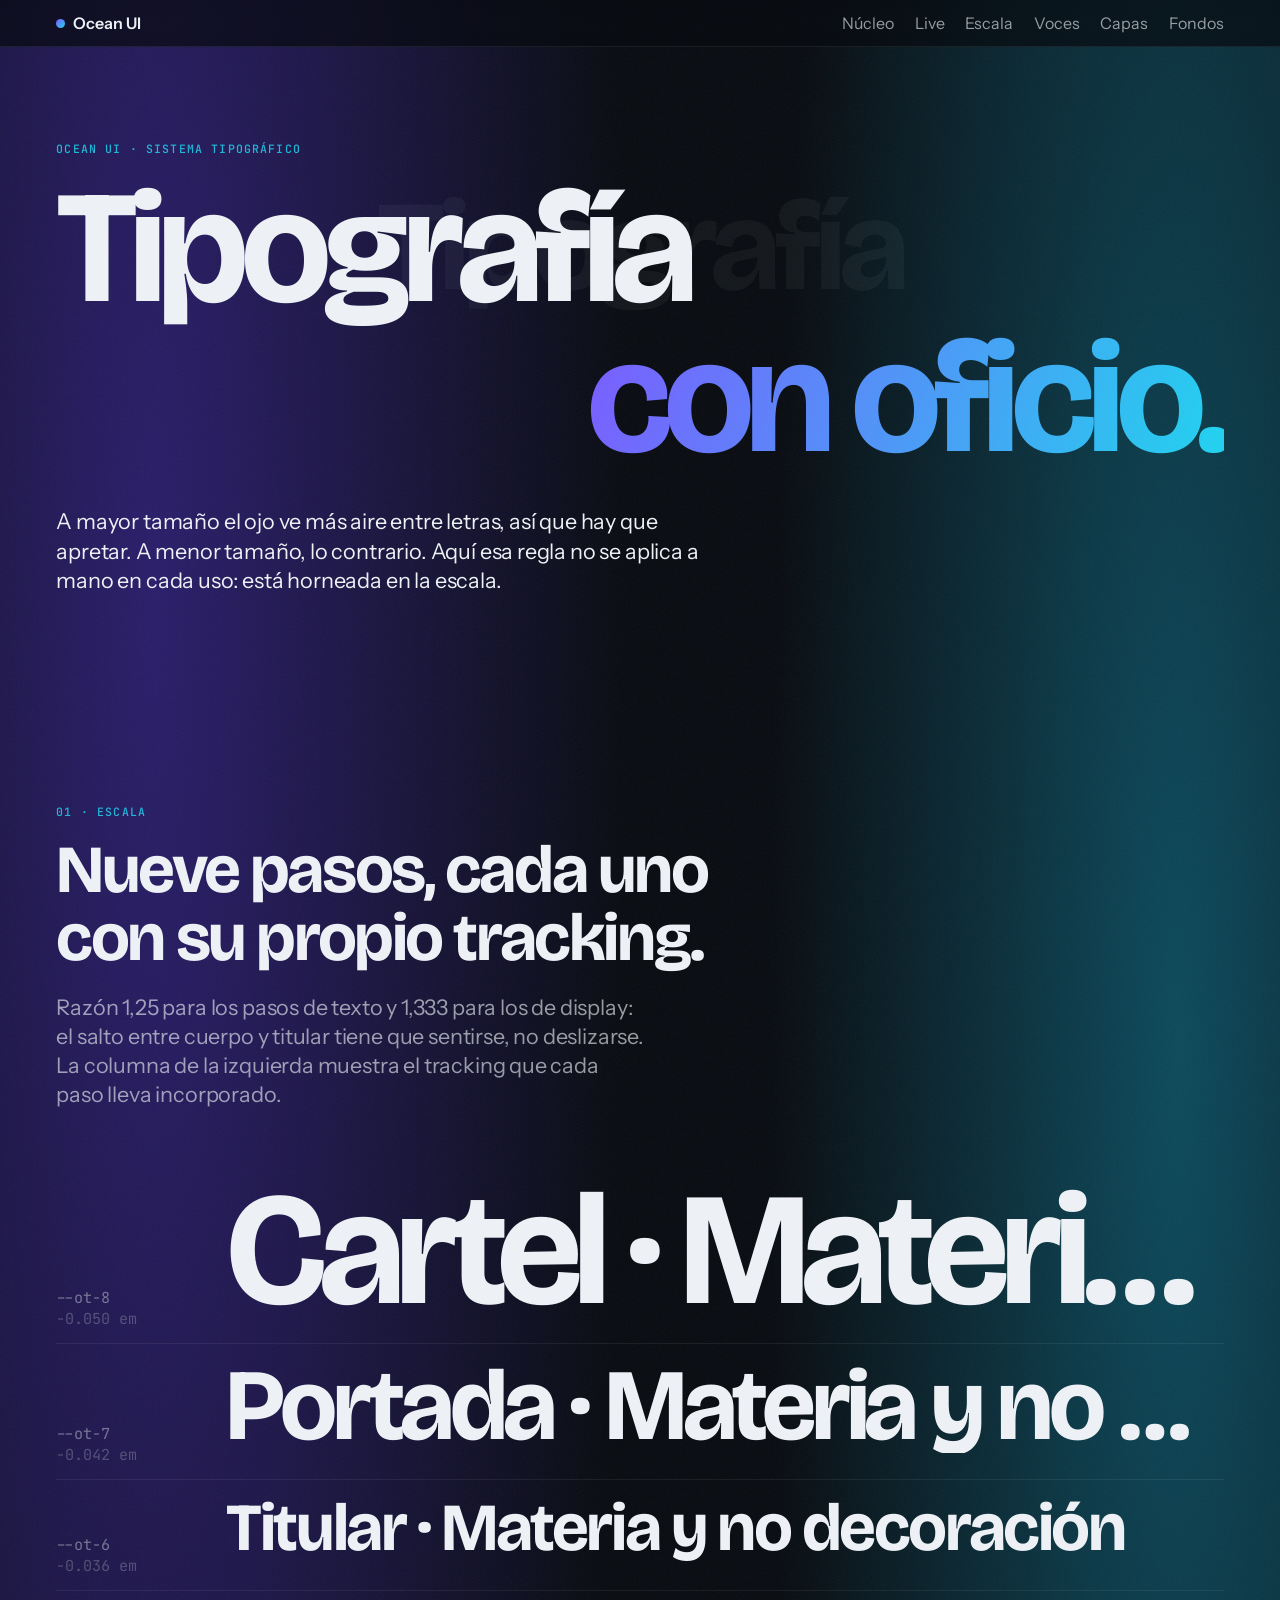
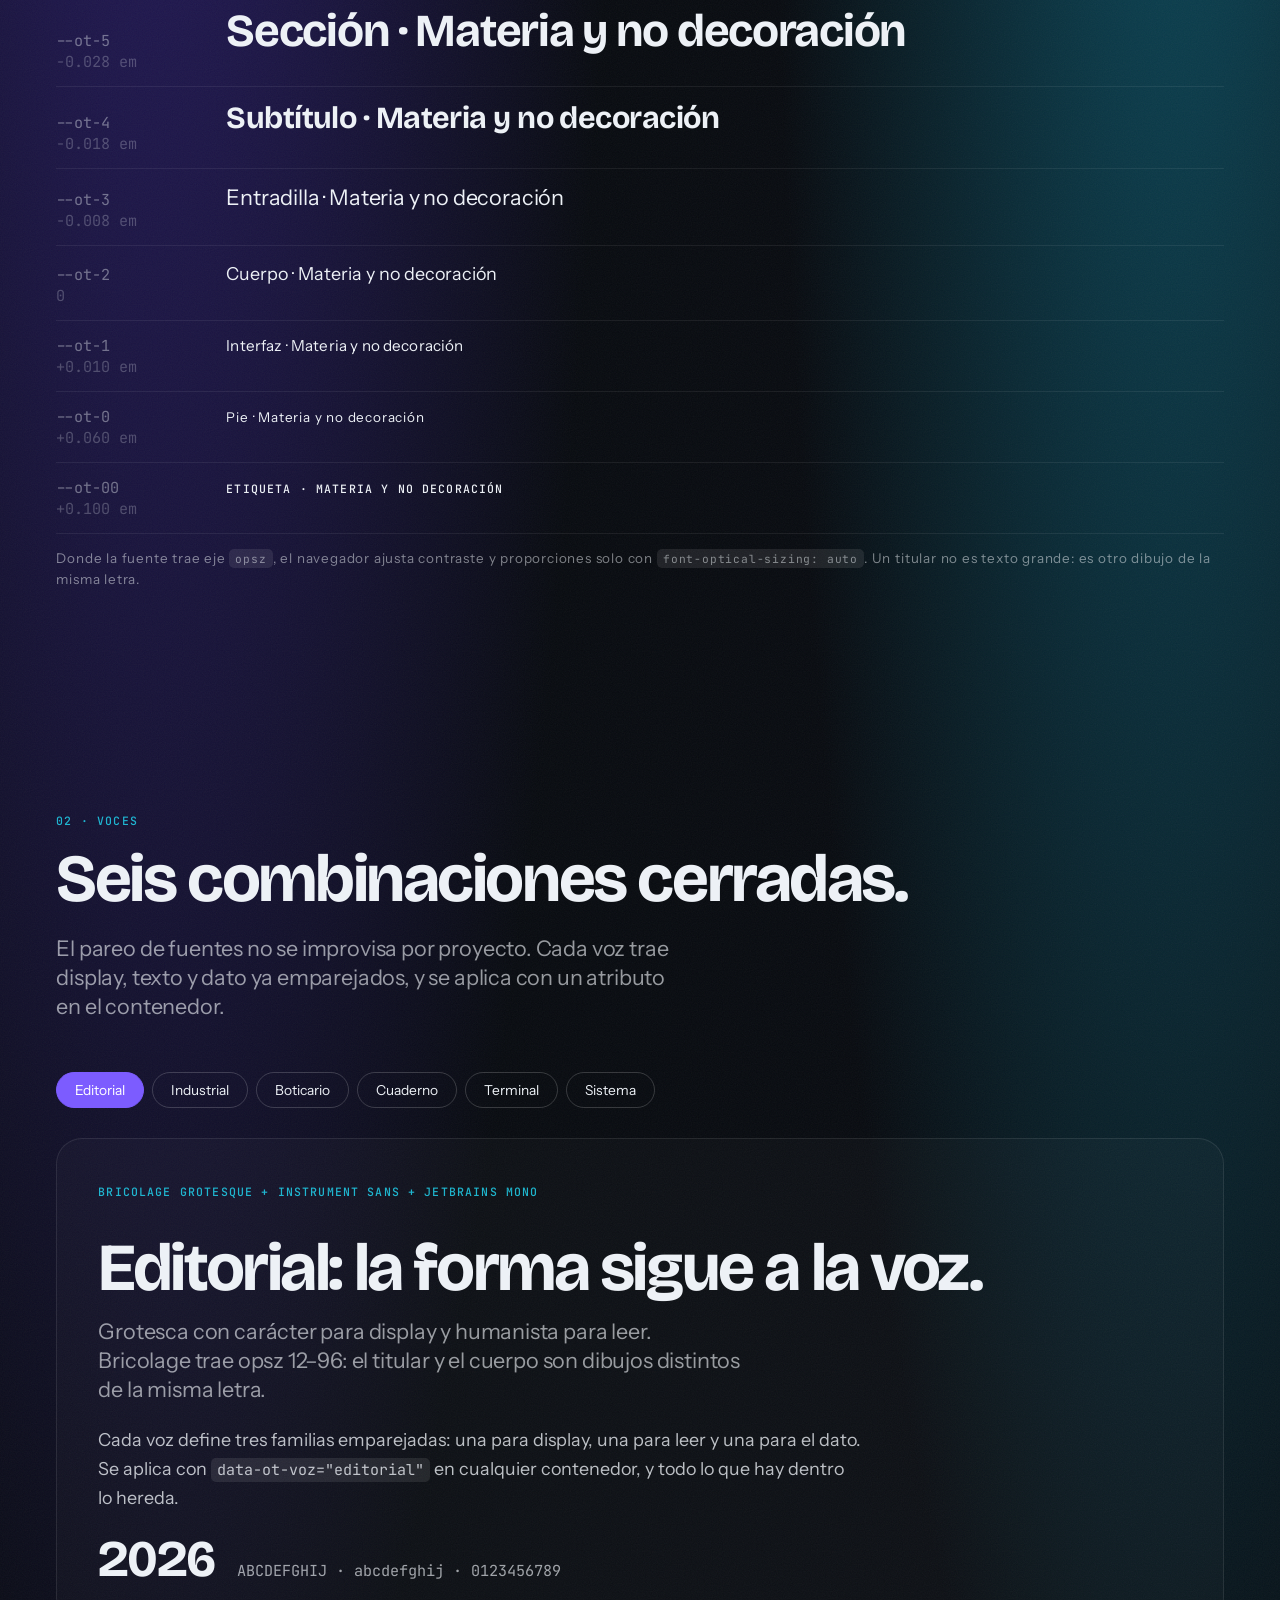
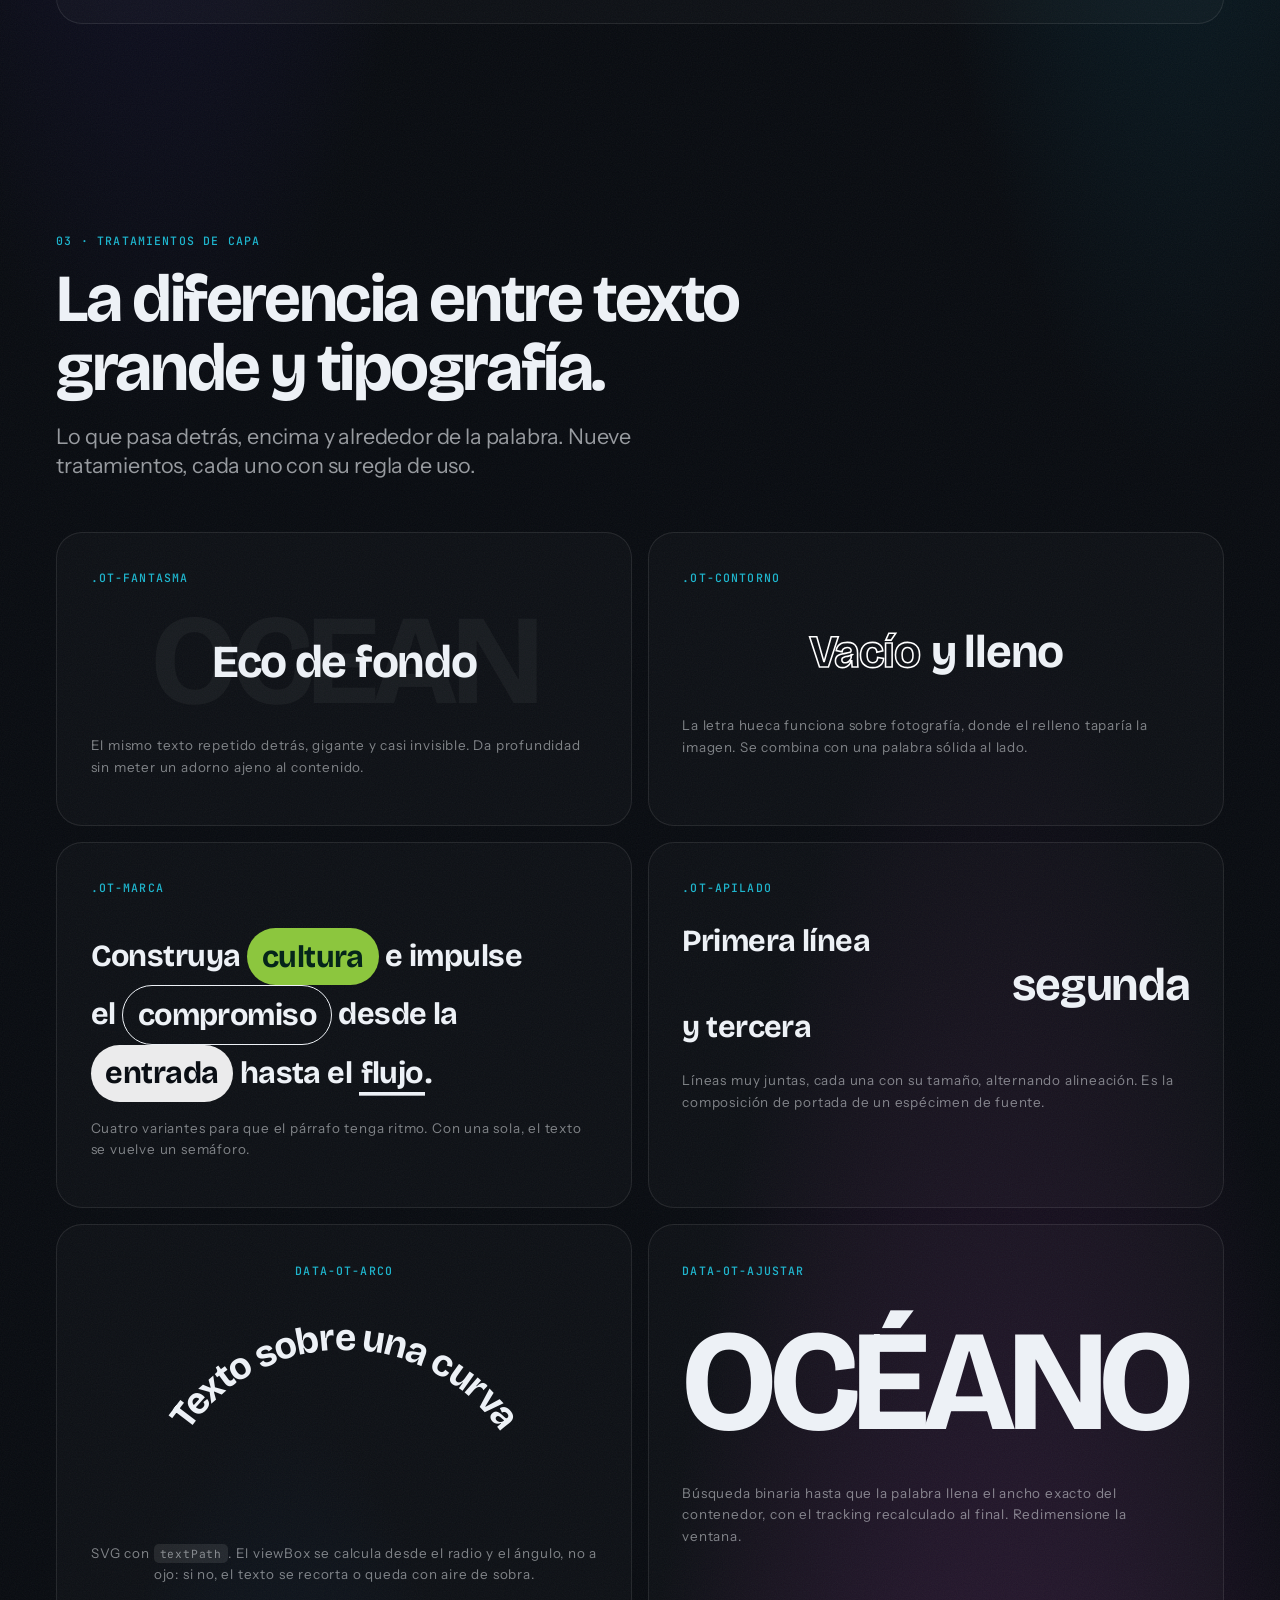
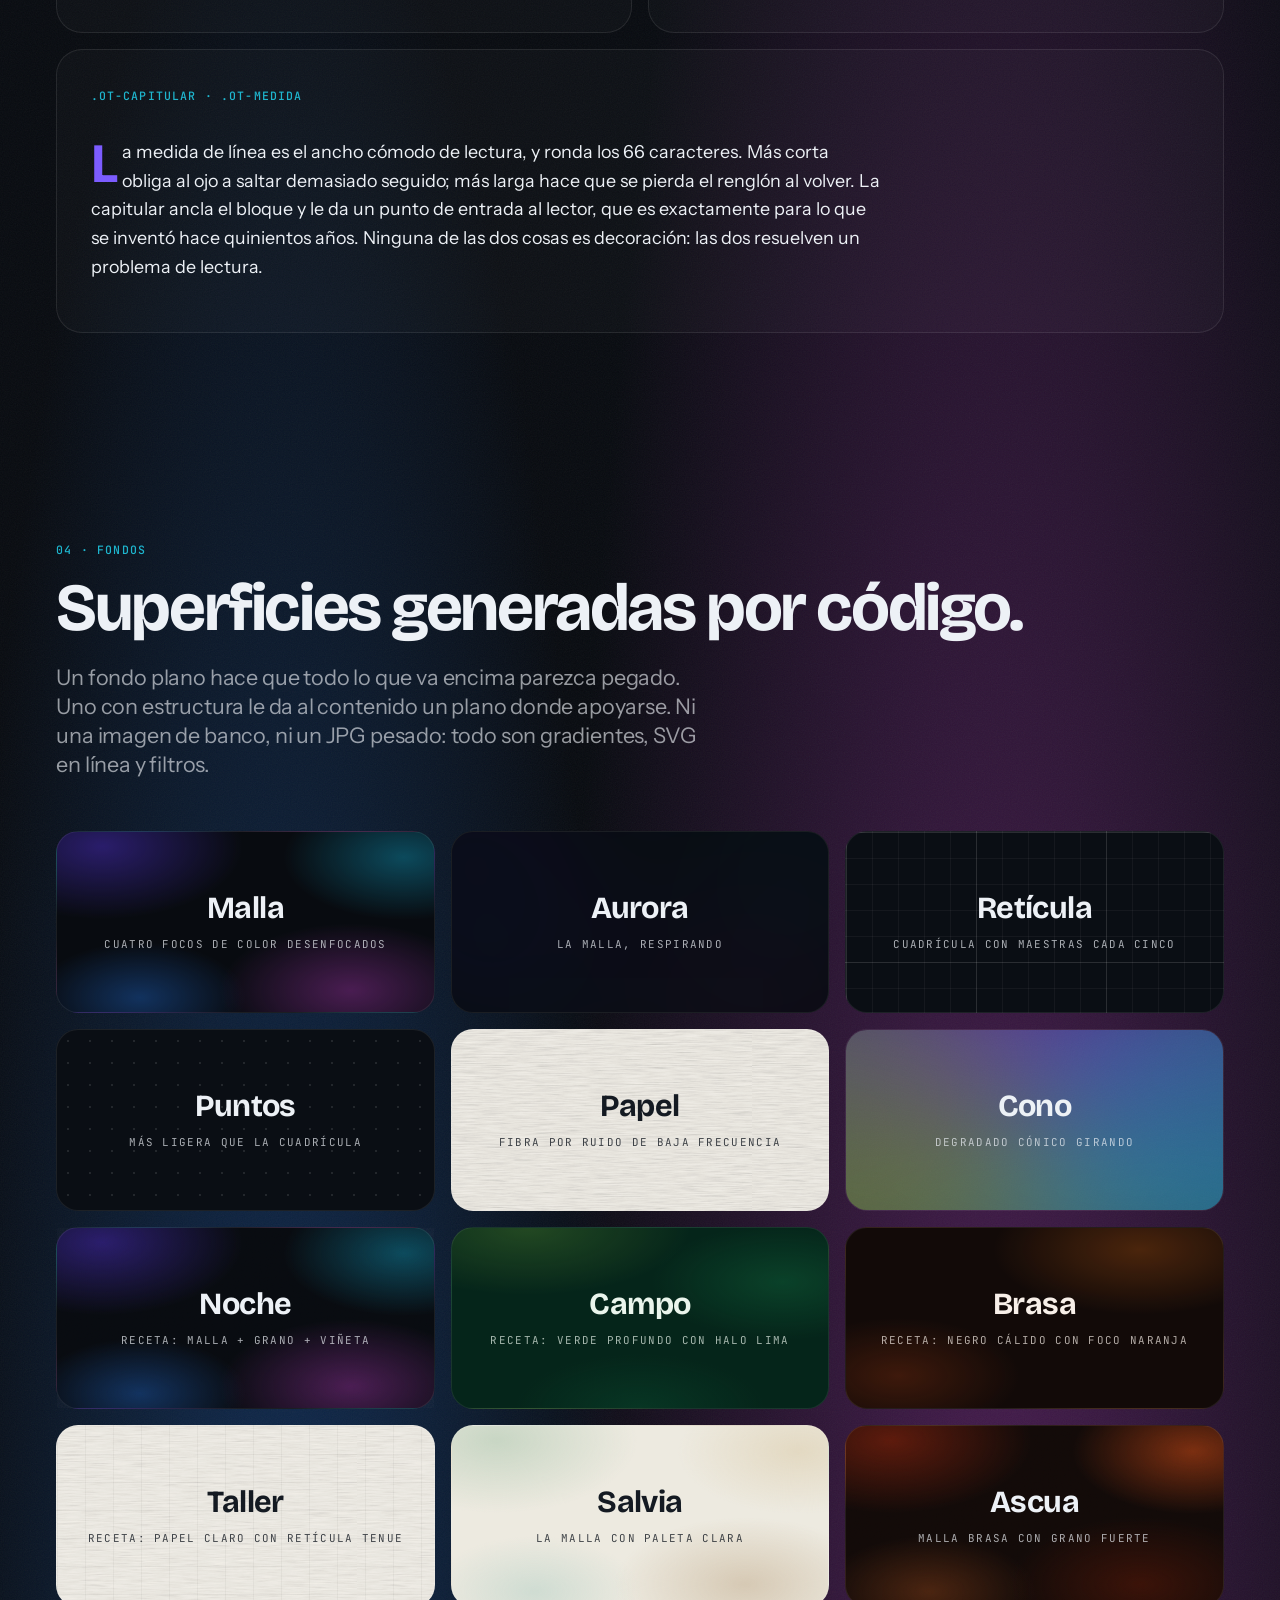
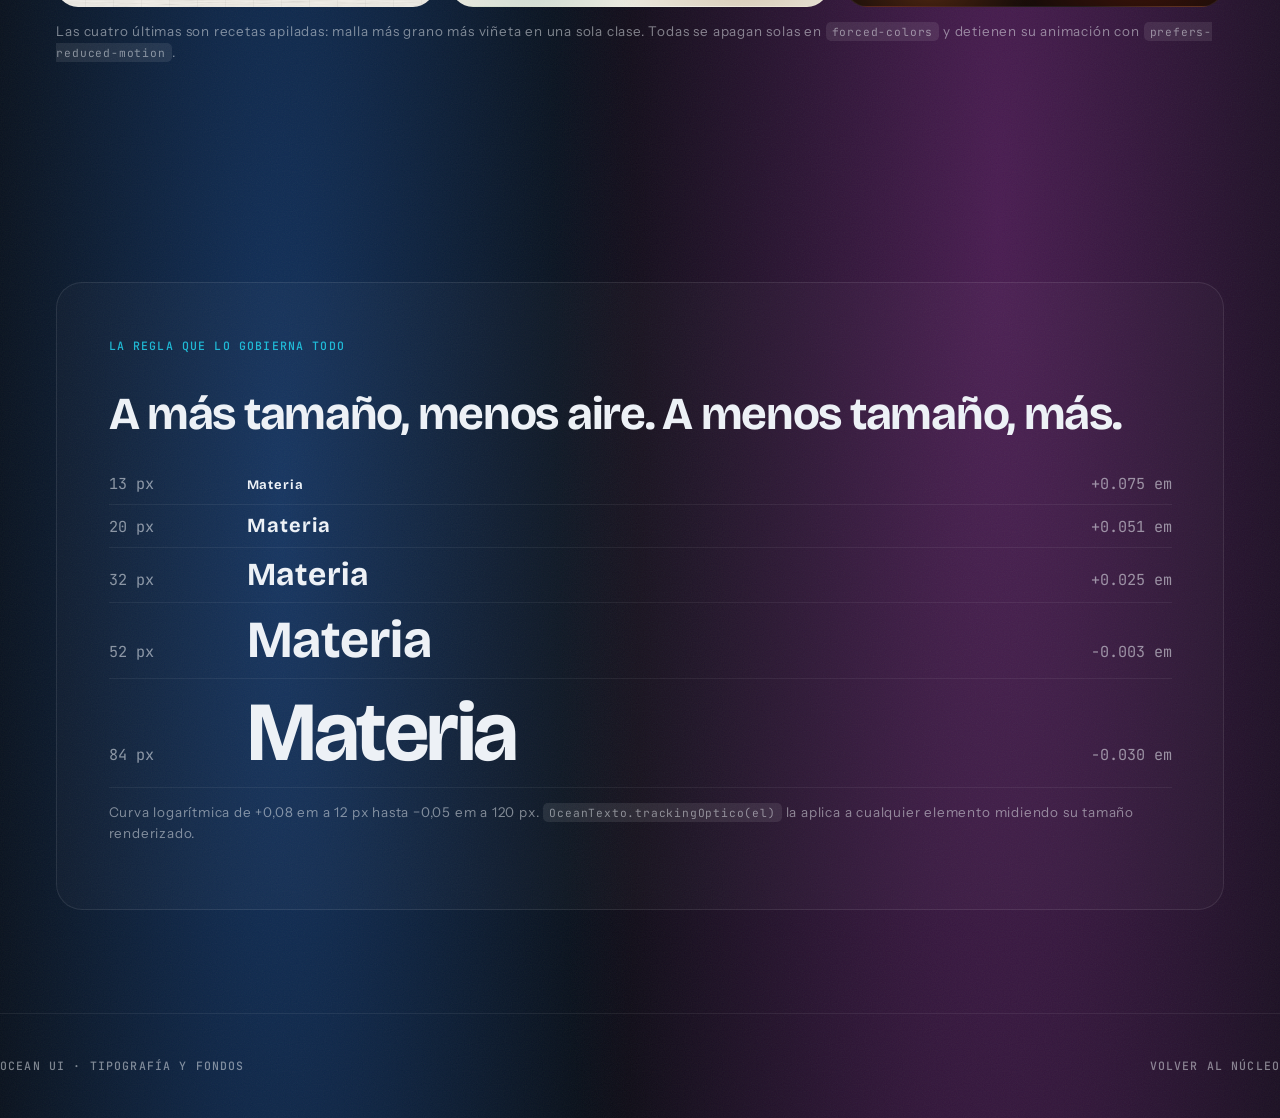
==== tipografia.html @ d310802d "Tipografia, capas y fondos: el sistema de composicion Ingenieria inversa de especimenes de fuente y " ====
<!DOCTYPE html>
<html lang="es" data-o-tema="oscuro" data-ot-voz="editorial">
<head>
<meta charset="utf-8">
<meta name="viewport" content="width=device-width, initial-scale=1">
<title>Tipografía y fondos — Ocean UI</title>
<meta name="description" content="Sistema tipográfico con tracking óptico, seis voces emparejadas, tratamientos de capa y fondos generados por código. Parte de Ocean UI.">
<meta name="theme-color" content="#080B10">
<link rel="preconnect" href="https://fonts.googleapis.com">
<link rel="preconnect" href="https://fonts.gstatic.com" crossorigin>
<link href="https://fonts.googleapis.com/css2?family=Bricolage+Grotesque:opsz,wght@12..96,200..800&family=Instrument+Sans:wght@400;500;600;700&family=JetBrains+Mono:wght@400;500&family=Fraunces:opsz,wght,SOFT,WONK@9..144,300..900,0..100,0..1&family=Archivo:wght@400;500;600;800&family=Martian+Mono:wght@400;500&family=Schibsted+Grotesk:wght@400;500;600;700&family=Caveat:wght@500;600;700&family=Recursive:CASL,MONO,wght@0..1,0..1,300..900&display=swap" rel="stylesheet">
<link rel="stylesheet" href="src/ocean.css">
<link rel="stylesheet" href="src/ocean-tipografia.css">
<link rel="stylesheet" href="src/ocean-fondos.css">
<style>
  html{overflow-x:clip}
  body{margin:0;font-family:var(--ot-texto);color:#EDF1F6;background:#080B10;
    -webkit-font-smoothing:antialiased;overflow-x:clip}
  a{color:inherit;text-decoration:none}
  code{font-family:var(--ot-dato);font-size:.84em;background:rgba(255,255,255,.09);
    padding:2px 6px;border-radius:5px}
  :focus-visible{outline:2px solid #7C5CFF;outline-offset:3px;border-radius:6px}
  .wrap{max-width:1280px;margin:0 auto;padding-inline:clamp(20px,4.4vw,64px)}
  .sec{padding:clamp(64px,8vw,130px) 0;position:relative}
  .cab{position:sticky;top:0;z-index:100;padding:13px 0;background:rgba(8,11,16,.7);
    backdrop-filter:blur(20px) saturate(1.5);border-bottom:1px solid rgba(255,255,255,.07)}
  .cab .fila{display:flex;align-items:center;gap:clamp(12px,2.4vw,32px)}
  .cab nav{display:flex;gap:clamp(10px,1.6vw,24px);margin-left:auto;flex-wrap:wrap}
  .cab nav a{opacity:.62;transition:opacity .3s}
  .cab nav a:hover{opacity:1}
  .marca{display:flex;align-items:center;gap:8px;font-weight:600}
  .marca i{width:9px;height:9px;border-radius:50%;background:linear-gradient(135deg,#7C5CFF,#22D3EE)}
  .tarj{border:1px solid rgba(255,255,255,.09);border-radius:26px;padding:clamp(20px,2.6vw,34px);
    background:rgba(255,255,255,.025)}
  .rejilla{display:grid;gap:16px}
  .r2{grid-template-columns:repeat(2,1fr)} .r3{grid-template-columns:repeat(3,1fr)}
  @media(max-width:900px){.r2,.r3{grid-template-columns:1fr}}
  .cabecera{margin-bottom:clamp(30px,4vw,56px)}
  .cabecera .ot-entradilla{margin-top:20px;color:rgba(237,241,246,.62)}
  .etq{display:inline-block;color:#22D3EE;margin-bottom:16px;opacity:.85}
  .esc-fila{display:flex;align-items:baseline;gap:20px;padding:14px 0;
    border-bottom:1px solid rgba(255,255,255,.07);flex-wrap:wrap}
  .esc-fila .m{flex:none;width:150px;color:rgba(237,241,246,.42)}
  @media(max-width:640px){
    .esc-fila{gap:10px}
    .esc-fila .m{width:100%}
    .esc-fila .t{width:100%;flex-basis:100%}
  }
  .esc-fila .t{flex:1;min-width:0;overflow:hidden;white-space:nowrap;text-overflow:ellipsis}
  .voces{display:flex;gap:8px;flex-wrap:wrap;margin-bottom:30px}
  .voces button{border:1px solid rgba(255,255,255,.18);background:none;color:inherit;
    border-radius:999px;padding:9px 18px;font:inherit;font-size:.86rem;cursor:pointer;
    transition:.3s cubic-bezier(.16,1,.3,1)}
  .voces button:hover{border-color:#7C5CFF;color:#C9BBFF}
  .voces button[aria-pressed=true]{background:#7C5CFF;border-color:#7C5CFF;color:#fff}
  .muestra-voz{border-radius:26px;padding:clamp(24px,3.2vw,44px);overflow:hidden}
  .fondo-demo{height:180px;border-radius:22px;display:grid;place-items:center;
    border:1px solid rgba(255,255,255,.08)}
  .fondo-demo span{font-family:var(--ot-dato);font-size:.68rem;letter-spacing:.12em;
    text-transform:uppercase;opacity:.7}
  .ot-l{display:inline-block;opacity:0;transform:translateY(.5em) rotate(6deg);
    animation:letra .6s cubic-bezier(.16,1,.3,1) forwards;
    animation-delay:calc(var(--i) * 26ms)}
  @keyframes letra{to{opacity:1;transform:none}}
  @media(prefers-reduced-motion:reduce){.ot-l{animation:none;opacity:1;transform:none}}
  .pie{padding:44px 0;border-top:1px solid rgba(255,255,255,.07);
    display:flex;justify-content:space-between;gap:16px;flex-wrap:wrap;
    color:rgba(237,241,246,.5)}
  .nota{color:rgba(237,241,246,.5);margin-top:14px;line-height:1.6}
</style>
</head>
<body class="of-noche">

<header class="cab">
  <div class="wrap fila">
    <a href="index.html" class="marca"><i></i> Ocean UI</a>
    <nav>
      <a href="index.html">Núcleo</a><a href="live.html">Live</a>
      <a href="#escala">Escala</a><a href="#voces">Voces</a>
      <a href="#capas">Capas</a><a href="#fondos">Fondos</a>
    </nav>
  </div>
</header>

<!-- ===================== PORTADA ===================== -->
<section class="sec" style="padding-top:clamp(50px,7vw,100px)">
  <div class="wrap">
    <span class="ot-etiqueta etq">Ocean UI · sistema tipográfico</span>
    <div class="ot-apilado" style="margin-bottom:34px">
      <span class="ot-cartel ot-fantasma" data-ot-letras>Tipografía</span>
      <span class="ot-cartel ot-degradado" style="--grad-a:#7C5CFF;--grad-b:#22D3EE">con oficio.</span>
    </div>
    <p class="ot-entradilla">A mayor tamaño el ojo ve más aire entre letras, así que hay que apretar. A menor tamaño, lo contrario. Aquí esa regla no se aplica a mano en cada uso: está horneada en la escala.</p>
  </div>
</section>

<!-- ===================== ESCALA ===================== -->
<section class="sec" id="escala">
  <div class="wrap">
    <div class="cabecera">
      <span class="ot-etiqueta etq">01 · Escala</span>
      <h2 class="ot-d1">Nueve pasos, cada uno con su propio tracking.</h2>
      <p class="ot-entradilla">Razón 1,25 para los pasos de texto y 1,333 para los de display: el salto entre cuerpo y titular tiene que sentirse, no deslizarse. La columna de la izquierda muestra el tracking que cada paso lleva incorporado.</p>
    </div>
    <div id="tablaEscala"></div>
    <p class="nota ot-pie">Donde la fuente trae eje <code>opsz</code>, el navegador ajusta contraste y proporciones solo con <code>font-optical-sizing: auto</code>. Un titular no es texto grande: es otro dibujo de la misma letra.</p>
  </div>
</section>

<!-- ===================== VOCES ===================== -->
<section class="sec" id="voces">
  <div class="wrap">
    <div class="cabecera">
      <span class="ot-etiqueta etq">02 · Voces</span>
      <h2 class="ot-d1">Seis combinaciones cerradas.</h2>
      <p class="ot-entradilla">El pareo de fuentes no se improvisa por proyecto. Cada voz trae display, texto y dato ya emparejados, y se aplica con un atributo en el contenedor.</p>
    </div>
    <div class="voces" id="listaVoces" role="group"></div>
    <div class="muestra-voz tarj" id="muestraVoz"></div>
  </div>
</section>

<!-- ===================== CAPAS ===================== -->
<section class="sec" id="capas">
  <div class="wrap">
    <div class="cabecera">
      <span class="ot-etiqueta etq">03 · Tratamientos de capa</span>
      <h2 class="ot-d1">La diferencia entre texto grande y tipografía.</h2>
      <p class="ot-entradilla">Lo que pasa detrás, encima y alrededor de la palabra. Nueve tratamientos, cada uno con su regla de uso.</p>
    </div>

    <div class="rejilla r2">
      <div class="tarj">
        <span class="ot-etiqueta etq">.ot-fantasma</span>
        <div class="ot-fantasma" style="padding:34px 0;text-align:center" data-ot-eco="OCEAN">
          <span class="ot-d2">Eco de fondo</span>
        </div>
        <p class="ot-pie nota">El mismo texto repetido detrás, gigante y casi invisible. Da profundidad sin meter un adorno ajeno al contenido.</p>
      </div>

      <div class="tarj">
        <span class="ot-etiqueta etq">.ot-contorno</span>
        <div style="padding:24px 0;text-align:center">
          <span class="ot-d2 ot-contorno">Vacío</span>
          <span class="ot-d2">&nbsp;y lleno</span>
        </div>
        <p class="ot-pie nota">La letra hueca funciona sobre fotografía, donde el relleno taparía la imagen. Se combina con una palabra sólida al lado.</p>
      </div>

      <div class="tarj">
        <span class="ot-etiqueta etq">.ot-marca</span>
        <p class="ot-d3" style="line-height:1.7;margin:16px 0">
          Construya <span class="ot-marca ot-marca--solido" style="--ot-marca-bg:#8CC63E;--ot-marca-tx:#05251A">cultura</span>
          e impulse el <span class="ot-marca ot-marca--linea">compromiso</span>
          desde la <span class="ot-marca ot-marca--claro">entrada</span>
          hasta el <span class="ot-marca ot-marca--trazo">flujo</span>.
        </p>
        <p class="ot-pie nota">Cuatro variantes para que el párrafo tenga ritmo. Con una sola, el texto se vuelve un semáforo.</p>
      </div>

      <div class="tarj">
        <span class="ot-etiqueta etq">.ot-apilado</span>
        <div class="ot-apilado" style="padding:12px 0">
          <span class="ot-d3">Primera línea</span>
          <span class="ot-d2">segunda</span>
          <span class="ot-d3">y tercera</span>
        </div>
        <p class="ot-pie nota">Líneas muy juntas, cada una con su tamaño, alternando alineación. Es la composición de portada de un espécimen de fuente.</p>
      </div>

      <div class="tarj" style="text-align:center">
        <span class="ot-etiqueta etq">data-ot-arco</span>
        <div style="padding:20px 0;max-width:420px;margin-inline:auto">
          <div class="ot-d2" data-ot-arco="150" data-ot-radio="230">Texto sobre una curva</div>
        </div>
        <p class="ot-pie nota">SVG con <code>textPath</code>. El viewBox se calcula desde el radio y el ángulo, no a ojo: si no, el texto se recorta o queda con aire de sobra.</p>
      </div>

      <div class="tarj">
        <span class="ot-etiqueta etq">data-ot-ajustar</span>
        <div style="padding:14px 0"><div class="ot-d1" data-ot-ajustar>OCÉANO</div></div>
        <p class="ot-pie nota">Búsqueda binaria hasta que la palabra llena el ancho exacto del contenedor, con el tracking recalculado al final. Redimensione la ventana.</p>
      </div>
    </div>

    <div class="tarj" style="margin-top:16px">
      <span class="ot-etiqueta etq">.ot-capitular · .ot-medida</span>
      <p class="ot-cuerpo ot-capitular" style="margin-top:18px;--ot-capitular-color:#7C5CFF">
        La medida de línea es el ancho cómodo de lectura, y ronda los 66 caracteres. Más corta obliga al ojo a saltar demasiado seguido; más larga hace que se pierda el renglón al volver. La capitular ancla el bloque y le da un punto de entrada al lector, que es exactamente para lo que se inventó hace quinientos años. Ninguna de las dos cosas es decoración: las dos resuelven un problema de lectura.
      </p>
    </div>
  </div>
</section>

<!-- ===================== FONDOS ===================== -->
<section class="sec" id="fondos">
  <div class="wrap">
    <div class="cabecera">
      <span class="ot-etiqueta etq">04 · Fondos</span>
      <h2 class="ot-d1">Superficies generadas por código.</h2>
      <p class="ot-entradilla">Un fondo plano hace que todo lo que va encima parezca pegado. Uno con estructura le da al contenido un plano donde apoyarse. Ni una imagen de banco, ni un JPG pesado: todo son gradientes, SVG en línea y filtros.</p>
    </div>
    <div class="rejilla r3" id="listaFondos"></div>
    <p class="nota ot-pie">Las cuatro últimas son recetas apiladas: malla más grano más viñeta en una sola clase. Todas se apagan solas en <code>forced-colors</code> y detienen su animación con <code>prefers-reduced-motion</code>.</p>
  </div>
</section>

<!-- ===================== REGLA ===================== -->
<section class="sec">
  <div class="wrap">
    <div class="tarj of-reticula" style="padding:clamp(28px,4vw,58px)">
      <span class="ot-etiqueta etq">La regla que lo gobierna todo</span>
      <h2 class="ot-d2" style="margin:18px 0 24px">A más tamaño, menos aire. A menos tamaño, más.</h2>
      <div id="reglaDemo"></div>
      <p class="nota ot-pie">Curva logarítmica de +0,08 em a 12 px hasta −0,05 em a 120 px. <code>OceanTexto.trackingOptico(el)</code> la aplica a cualquier elemento midiendo su tamaño renderizado.</p>
    </div>
  </div>
</section>

<footer class="wrap pie">
  <span class="ot-etiqueta">Ocean UI · tipografía y fondos</span>
  <span class="ot-etiqueta"><a href="index.html">Volver al núcleo</a></span>
</footer>

<script src="src/ocean-motion.js"></script>
<script src="src/ocean-texto.js"></script>
<script src="tipografia.js"></script>
</body>
</html>
---- src/ocean.css ----
/* =========================================================================
   OCEAN UI — núcleo
   Sistema de superficies, movimiento y materia para los productos de Ocean.
   Sin dependencias. Funciona en cualquier página con solo enlazar este archivo.
   ========================================================================= */

/* ------------------------------------------------------------------ tokens */
:root{
  /* --- materia. El vidrio no es un color: es una capa con profundidad. --- */
  --o-glass-tinte:255,255,255;        /* tinte base del vidrio, en RGB crudo */
  --o-glass-op:.10;                   /* opacidad del tinte */
  --o-glass-blur:26px;
  --o-glass-sat:1.7;
  --o-glass-borde:rgba(255,255,255,.22);
  --o-glass-luz:rgba(255,255,255,.55); /* filo superior que simula el canto */
  --o-glass-sombra:0 24px 70px rgba(0,0,0,.34);
  --o-glass-interior:inset 0 1px 0 var(--o-glass-luz), inset 0 -1px 0 rgba(0,0,0,.12);

  /* --- profundidad. Seis niveles, no infinitos. --- */
  --o-e0:none;
  --o-e1:0 1px 2px rgba(0,0,0,.06), 0 2px 8px rgba(0,0,0,.04);
  --o-e2:0 4px 12px rgba(0,0,0,.08), 0 8px 28px rgba(0,0,0,.06);
  --o-e3:0 10px 24px rgba(0,0,0,.10), 0 20px 56px rgba(0,0,0,.10);
  --o-e4:0 18px 40px rgba(0,0,0,.14), 0 36px 90px rgba(0,0,0,.16);
  --o-e5:0 30px 70px rgba(0,0,0,.22), 0 60px 140px rgba(0,0,0,.24);

  /* --- radios. Continuos, estilo "squircle" aproximado. --- */
  --o-r-xs:8px; --o-r-s:14px; --o-r-m:20px; --o-r-l:28px;
  --o-r-xl:36px; --o-r-2xl:48px; --o-r-full:999px;

  /* --- movimiento. Duración y curva son parte del sistema. --- */
  --o-t-inst:120ms;
  --o-t-rapido:220ms;
  --o-t-medio:380ms;
  --o-t-lento:620ms;
  --o-t-cine:980ms;
  --o-ease:cubic-bezier(.16,1,.3,1);          /* salida suave, la de por defecto */
  --o-ease-io:cubic-bezier(.65,0,.35,1);
  --o-ease-resorte:cubic-bezier(.34,1.56,.64,1); /* rebote corto */
  --o-ease-morph:cubic-bezier(.32,.72,0,1);   /* la curva del morphing de isla */

  /* --- color base neutro. Cada producto lo sobreescribe. --- */
  --o-tinta:#0A0E14;
  --o-tinta-2:#141A22;
  --o-nube:#F4F5F7;
  --o-blanco:#fff;
  --o-acento:#3B82F6;
  --o-acento-2:#22D3EE;
  --o-ok:#34D399;
  --o-alerta:#FBBF24;
  --o-error:#F87171;
  --o-texto:#0A0E14;
  --o-texto-2:rgba(10,14,20,.62);
  --o-inverso:#F7F9FB;
  --o-inverso-2:rgba(247,249,251,.62);

  --o-sans:'Instrument Sans',system-ui,-apple-system,'Segoe UI',sans-serif;
  --o-mono:'JetBrains Mono',ui-monospace,monospace;
}

/* tema oscuro: el vidrio cambia de naturaleza, no solo de color */
[data-o-tema="oscuro"]{
  --o-glass-tinte:255,255,255;
  --o-glass-op:.07;
  --o-glass-borde:rgba(255,255,255,.14);
  --o-glass-luz:rgba(255,255,255,.30);
  --o-glass-sombra:0 30px 80px rgba(0,0,0,.55);
  --o-texto:#F7F9FB;
  --o-texto-2:rgba(247,249,251,.60);
}

/* ================================================================= vidrio */
/*  Cuatro capas apiladas, porque un solo backdrop-filter se ve plano:
    1. desenfoque del fondo con saturación (el vidrio concentra el color)
    2. tinte translúcido
    3. filo de luz superior e inferior (el canto del material)
    4. grano fino, para que no parezca plástico
*/
.o-glass{
  position:relative;
  background:rgba(var(--o-glass-tinte), var(--o-glass-op));
  backdrop-filter:blur(var(--o-glass-blur)) saturate(var(--o-glass-sat));
  -webkit-backdrop-filter:blur(var(--o-glass-blur)) saturate(var(--o-glass-sat));
  border:1px solid var(--o-glass-borde);
  border-radius:var(--o-r-l);
  box-shadow:var(--o-glass-sombra), var(--o-glass-interior);
  isolation:isolate;
}
.o-glass::after{
  content:"";position:absolute;inset:0;border-radius:inherit;pointer-events:none;
  opacity:.035;mix-blend-mode:overlay;z-index:0;
  background-image:url("data:image/svg+xml,%3Csvg xmlns='http://www.w3.org/2000/svg' width='140' height='140'%3E%3Cfilter id='n'%3E%3CfeTurbulence type='fractalNoise' baseFrequency='.9' numOctaves='3'/%3E%3C/filter%3E%3Crect width='100%25' height='100%25' filter='url(%23n)'/%3E%3C/svg%3E");
}
.o-glass > *{position:relative;z-index:1}

/* variantes de espesor */
.o-glass--fino{--o-glass-blur:14px;--o-glass-op:.06}
.o-glass--grueso{--o-glass-blur:40px;--o-glass-op:.16}
.o-glass--solido{--o-glass-blur:60px;--o-glass-op:.28}

/* vidrio con luz especular que sigue al puntero (lo alimenta ocean-motion) */
.o-glass--vivo::before{
  content:"";position:absolute;inset:0;border-radius:inherit;pointer-events:none;z-index:0;
  background:radial-gradient(320px circle at var(--o-mx,50%) var(--o-my,50%),
             rgba(255,255,255,.16), transparent 62%);
  opacity:0;transition:opacity var(--o-t-medio) var(--o-ease);
}
.o-glass--vivo:hover::before{opacity:1}

/* ============================================================== elevación */
.o-e1{box-shadow:var(--o-e1)} .o-e2{box-shadow:var(--o-e2)} .o-e3{box-shadow:var(--o-e3)}
.o-e4{box-shadow:var(--o-e4)} .o-e5{box-shadow:var(--o-e5)}

/* =============================================================== reveals */
/*  Estado inicial declarado en CSS; ocean-motion solo añade .o-vis.
    Así la página nunca queda invisible si el JS falla.                */
.o-rv{opacity:0;transform:translateY(24px);
  transition:opacity var(--o-t-cine) var(--o-ease), transform var(--o-t-cine) var(--o-ease)}
.o-rv.o-vis{opacity:1;transform:none}
.o-rv--esc{transform:scale(.94)}
.o-rv--izq{transform:translateX(-28px)}
.o-rv--der{transform:translateX(28px)}
.o-rv--clip{clip-path:inset(0 0 100% 0);opacity:1;transform:none;
  transition:clip-path var(--o-t-cine) var(--o-ease)}
.o-rv--clip.o-vis{clip-path:inset(0 0 0 0)}
.o-rv--desenfoque{filter:blur(14px)}
.o-rv--desenfoque.o-vis{filter:none;transition:opacity var(--o-t-cine) var(--o-ease),
  transform var(--o-t-cine) var(--o-ease), filter var(--o-t-cine) var(--o-ease)}
[data-o-esc]{transition-delay:calc(var(--o-i,0) * var(--o-esc,70ms))}

/* palabra por palabra */
.o-pal{display:inline-block;overflow:hidden;vertical-align:bottom}
.o-pal > span{display:inline-block;transform:translateY(108%);
  transition:transform var(--o-t-cine) var(--o-ease)}
.o-listo .o-pal > span{transform:none}

/* ================================================================ magnético */
.o-iman{transition:transform var(--o-t-medio) var(--o-ease)}
.o-tilt{transform-style:preserve-3d;transition:transform var(--o-t-medio) var(--o-ease)}
.o-tilt > *{transform:translateZ(30px)}

/* =================================================================== bento */
.o-bento{display:grid;gap:var(--o-bento-gap,14px);
  grid-template-columns:repeat(var(--o-bento-cols,4),minmax(0,1fr));
  grid-auto-rows:var(--o-bento-fila,150px)}
.o-bento > [data-o-col]{grid-column:span var(--o-c);}
.o-bento > [data-o-fila]{grid-row:span var(--o-f);}
@media(max-width:900px){.o-bento{--o-bento-cols:2}}
@media(max-width:560px){.o-bento{--o-bento-cols:1}
  .o-bento > *{grid-column:span 1!important}}

/* ============================================================ tipografía */
.o-mono{font-family:var(--o-mono);font-variant-numeric:tabular-nums;
  letter-spacing:.02em;font-size:.68rem;text-transform:uppercase}
.o-num{font-variant-numeric:tabular-nums;letter-spacing:-.03em}

/* =========================================================== accesibilidad */
.o-solo-lectores{position:absolute;width:1px;height:1px;padding:0;margin:-1px;
  overflow:hidden;clip:rect(0 0 0 0);white-space:nowrap;border:0}

@media(prefers-reduced-motion:reduce){
  :root{--o-t-inst:1ms;--o-t-rapido:1ms;--o-t-medio:1ms;--o-t-lento:1ms;--o-t-cine:1ms}
  .o-rv{opacity:1;transform:none;filter:none;clip-path:none}
  .o-pal > span{transform:none}
  *,*::before,*::after{animation-duration:.01ms!important;animation-iteration-count:1!important}
}

/* Windows en alto contraste: el vidrio desaparece, la estructura queda */
@media(forced-colors:active){
  .o-glass{background:Canvas;border:1px solid CanvasText;backdrop-filter:none}
}
---- src/ocean-tipografia.css ----
/* =========================================================================
   OCEAN TIPOGRAFÍA
   Un sistema, no una lista de tamaños.

   Tres reglas que lo gobiernan y de las que sale todo lo demás:

   1. TRACKING ÓPTICO. A mayor tamaño, el ojo percibe más aire entre letras,
      así que hay que apretar. A menor tamaño, lo contrario. Las mayúsculas
      siempre piden más aire que las minúsculas. Aquí eso no se decide a mano
      en cada uso: está horneado en la escala.

   2. TAMAÑO ÓPTICO REAL. Donde la fuente es variable y trae eje `opsz`, el
      navegador ajusta contraste y proporciones solo con `font-optical-sizing`.
      Un titular no es texto grande: es otro dibujo de la misma letra.

   3. UNA VOZ POR PROYECTO. Las combinaciones no se improvisan. Abajo hay seis
      voces cerradas, cada una con display, texto y dato ya emparejados.
   ========================================================================= */

/* ------------------------------------------------------------------ escala
   Razón 1.25 (tercera mayor) para los pasos de texto y 1.333 (cuarta) para
   los de display: el salto entre cuerpo y titular tiene que sentirse, no
   deslizarse. Cada paso trae su propio tracking y su propia altura de línea.
   Cada valor usa clamp() para no necesitar puntos de quiebre.
*/
:root{
  --ot-00:clamp(.66rem,.62rem + .18vw,.72rem);   /* microcopy, sellos */
  --ot-0 :clamp(.76rem,.72rem + .2vw ,.84rem);   /* pie, metadatos */
  --ot-1 :clamp(.88rem,.84rem + .22vw,.95rem);   /* interfaz */
  --ot-2 :clamp(1rem,.95rem + .26vw,1.12rem);    /* cuerpo */
  --ot-3 :clamp(1.12rem,1.04rem + .4vw,1.35rem); /* entradilla */
  --ot-4 :clamp(1.4rem,1.2rem + .9vw,2rem);      /* subtítulo */
  --ot-5 :clamp(1.85rem,1.5rem + 1.7vw,3rem);    /* título de sección */
  --ot-6 :clamp(2.4rem,1.8rem + 3vw,4.4rem);     /* titular */
  --ot-7 :clamp(3.1rem,2rem + 5.4vw,6.8rem);     /* portada */
  --ot-8 :clamp(4rem,2rem + 10vw,12rem);         /* tipografía como imagen */

  /* tracking por paso: negativo arriba, positivo abajo. Es la regla óptica. */
  --ot-tr-00:.10em;  --ot-tr-0:.06em;  --ot-tr-1:.01em;   --ot-tr-2:0;
  --ot-tr-3:-.008em; --ot-tr-4:-.018em;--ot-tr-5:-.028em;
  --ot-tr-6:-.036em; --ot-tr-7:-.042em;--ot-tr-8:-.05em;

  /* altura de línea: se cierra a medida que el cuerpo crece */
  --ot-lh-suelta:1.7; --ot-lh-texto:1.6; --ot-lh-media:1.35;
  --ot-lh-corta:1.12; --ot-lh-titulo:1.02; --ot-lh-portada:.94;

  /* medida de línea: el ancho cómodo de lectura */
  --ot-medida:66ch; --ot-medida-corta:46ch; --ot-medida-larga:78ch;
}

/* ------------------------------------------------------- las seis voces
   Cada voz define --ot-display, --ot-texto y --ot-dato. Se aplica poniendo
   data-ot-voz="…" en <html> o en cualquier contenedor.
   Todas usan familias variables disponibles en Google Fonts.
*/

/* Editorial — grotesca con carácter para display, humanista para leer.
   Bricolage trae opsz 12–96: el titular y el cuerpo son dibujos distintos. */
[data-ot-voz="editorial"]{
  --ot-display:'Bricolage Grotesque',system-ui,sans-serif;
  --ot-texto:'Instrument Sans',system-ui,sans-serif;
  --ot-dato:'JetBrains Mono',ui-monospace,monospace;
  --ot-display-peso:700; --ot-display-tr:-.035em;
}

/* Industrial — la de Belter y Oyee: sans geométrica ancha, muy legible,
   con el dato en mono condensada. Para producto y B2B. */
[data-ot-voz="industrial"]{
  --ot-display:'Archivo',system-ui,sans-serif;
  --ot-texto:'Archivo',system-ui,sans-serif;
  --ot-dato:'Martian Mono',ui-monospace,monospace;
  --ot-display-peso:800; --ot-display-tr:-.03em;
}

/* Boticario — serif de contraste alto con swashes. Fraunces trae los ejes
   SOFT y WONK: WONK activa alternates irregulares, que son justamente los
   remates y colas de las referencias vintage. */
[data-ot-voz="boticario"]{
  --ot-display:'Fraunces',Georgia,serif;
  --ot-texto:'Instrument Sans',system-ui,sans-serif;
  --ot-dato:'JetBrains Mono',ui-monospace,monospace;
  --ot-display-peso:600; --ot-display-tr:-.022em;
  --ot-display-var:"SOFT" 40,"WONK" 1;
}

/* Cuaderno — manuscrita para el acento, grotesca limpia para el resto.
   El acento manuscrito nunca lleva más de seis palabras. */
[data-ot-voz="cuaderno"]{
  --ot-display:'Schibsted Grotesk',system-ui,sans-serif;
  --ot-texto:'Schibsted Grotesk',system-ui,sans-serif;
  --ot-dato:'JetBrains Mono',ui-monospace,monospace;
  --ot-mano:'Caveat',cursive;
  --ot-display-peso:600; --ot-display-tr:-.03em;
}

/* Terminal — todo monoespaciado, para paneles y herramientas internas.
   Recursive trae el eje CASL: de geométrico a manuscrito sin cambiar de fuente. */
[data-ot-voz="terminal"]{
  --ot-display:'Recursive',ui-monospace,monospace;
  --ot-texto:'Recursive',ui-monospace,monospace;
  --ot-dato:'Recursive',ui-monospace,monospace;
  --ot-display-peso:800; --ot-display-tr:-.02em;
  --ot-display-var:"MONO" 1,"CASL" 0;
}

/* Sistema — sin descargar nada. La red de respaldo cuando el peso importa
   más que el carácter. */
[data-ot-voz="sistema"]{
  --ot-display:system-ui,-apple-system,'Segoe UI',sans-serif;
  --ot-texto:system-ui,-apple-system,'Segoe UI',sans-serif;
  --ot-dato:ui-monospace,'SF Mono',monospace;
  --ot-display-peso:700; --ot-display-tr:-.028em;
}

/* --------------------------------------------------------------- aplicación
   El eje opsz lo maneja el navegador: no hay que tocarlo a mano.        */
.ot-d1,.ot-d2,.ot-d3,.ot-d4,.ot-portada,.ot-cartel{
  font-family:var(--ot-display,system-ui);
  font-weight:var(--ot-display-peso,700);
  font-optical-sizing:auto;
  font-variation-settings:var(--ot-display-var,normal);
  margin:0;text-wrap:balance;
}
.ot-cartel  {font-size:var(--ot-8);letter-spacing:var(--ot-tr-8);line-height:var(--ot-lh-portada)}
.ot-portada {font-size:var(--ot-7);letter-spacing:var(--ot-tr-7);line-height:var(--ot-lh-portada)}
.ot-d1      {font-size:var(--ot-6);letter-spacing:var(--ot-tr-6);line-height:var(--ot-lh-titulo)}
.ot-d2      {font-size:var(--ot-5);letter-spacing:var(--ot-tr-5);line-height:var(--ot-lh-corta)}
.ot-d3      {font-size:var(--ot-4);letter-spacing:var(--ot-tr-4);line-height:var(--ot-lh-corta)}
.ot-d4      {font-size:var(--ot-3);letter-spacing:var(--ot-tr-3);line-height:var(--ot-lh-media);font-weight:600}

.ot-entradilla{font-family:var(--ot-texto,system-ui);font-size:var(--ot-3);
  letter-spacing:var(--ot-tr-3);line-height:var(--ot-lh-media);max-width:var(--ot-medida-corta);
  font-optical-sizing:auto;text-wrap:pretty;margin:0}
.ot-cuerpo{font-family:var(--ot-texto,system-ui);font-size:var(--ot-2);
  letter-spacing:var(--ot-tr-2);line-height:var(--ot-lh-texto);max-width:var(--ot-medida);
  font-optical-sizing:auto;text-wrap:pretty}
.ot-ui{font-family:var(--ot-texto,system-ui);font-size:var(--ot-1);letter-spacing:var(--ot-tr-1)}
.ot-pie{font-family:var(--ot-texto,system-ui);font-size:var(--ot-0);letter-spacing:var(--ot-tr-0);
  line-height:var(--ot-lh-media)}

/* Etiqueta en mayúsculas: es donde más se nota la regla del tracking.
   Sin el +0.14em las mayúsculas se pegan y el bloque se lee como un ladrillo. */
.ot-etiqueta{font-family:var(--ot-dato,monospace);font-size:var(--ot-00);
  letter-spacing:var(--ot-tr-00);text-transform:uppercase;font-weight:500;line-height:1.4}
.ot-dato{font-family:var(--ot-dato,monospace);font-variant-numeric:tabular-nums;
  letter-spacing:0;font-size:var(--ot-1)}
.ot-mano{font-family:var(--ot-mano,cursive);font-weight:600;letter-spacing:0}

/* números que no bailan al cambiar de valor */
.ot-cifra{font-variant-numeric:tabular-nums;letter-spacing:var(--ot-tr-6);
  font-family:var(--ot-display,system-ui);font-weight:var(--ot-display-peso,700);
  font-size:var(--ot-6);line-height:.9}

/* =============================================== tratamientos de capa ======
   La diferencia entre "texto grande" y "tipografía": lo que pasa detrás,
   encima y alrededor de la palabra.                                       */

/* 1. FANTASMA — el mismo texto repetido detrás, gigante y casi invisible.
      Da profundidad sin añadir un elemento decorativo ajeno al contenido. */
.ot-fantasma{position:relative;isolation:isolate}
.ot-fantasma::before{
  content:attr(data-ot-eco);
  position:absolute;left:50%;top:50%;transform:translate(-50%,-50%) scale(var(--eco-esc,1.9));
  font-family:var(--ot-display,system-ui);font-weight:var(--ot-display-peso,700);
  font-size:var(--ot-6);letter-spacing:var(--ot-tr-8);white-space:nowrap;
  color:currentColor;opacity:var(--eco-op,.045);z-index:-1;pointer-events:none;
  line-height:1;text-transform:inherit;
}

/* 2. CONTORNO — la letra vacía. Funciona sobre fotografía, donde el relleno
      taparía la imagen. Se combina con una palabra rellena al lado. */
/*  Cuidado: -webkit-text-stroke con currentColor no funciona junto a
    color:transparent — el trazo hereda el mismo transparente. El color del
    trazo tiene que ser explícito, por eso existe --contorno-color.        */
.ot-contorno{
  color:transparent;
  -webkit-text-stroke:var(--contorno-gr,1.6px) var(--contorno-color,#fff);
  paint-order:stroke fill;
}
[data-o-tema="claro"] .ot-contorno,
.ot-contorno--tinta{--contorno-color:#0A0E14}
.ot-relleno{-webkit-text-stroke:0;color:inherit}

/* 3. MARCADOR — el resaltado de Oyee: la palabra clave va dentro de una
      píldora. Tres variantes para que el párrafo tenga ritmo y no se vuelva
      un semáforo. */
.ot-marca{display:inline-block;padding:.08em .48em;border-radius:999px;
  line-height:inherit;box-decoration-break:clone;-webkit-box-decoration-break:clone}
.ot-marca--solido{background:var(--ot-marca-bg,currentColor);color:var(--ot-marca-tx,#fff)}
.ot-marca--linea {border:1.5px solid currentColor;background:transparent}
.ot-marca--claro {background:var(--ot-marca-claro,rgba(255,255,255,.92));color:var(--ot-marca-tx2,#0A0E14)}
/* subrayado orgánico, dibujado, no un border-bottom recto */
.ot-marca--trazo{background-image:linear-gradient(currentColor,currentColor);
  background-size:100% .12em;background-position:0 92%;background-repeat:no-repeat;
  padding:0 .06em;border-radius:0}

/* 4. SANGRADO — la palabra se sale del contenedor. Comunica que el contenido
      no cabe, que hay más. Solo una por pantalla. */
.ot-sangra{margin-inline:calc(var(--sangra,4vw) * -1);max-width:none}
.ot-sangra--der{margin-right:calc(var(--sangra,8vw) * -1)}
.ot-sangra--izq{margin-left:calc(var(--sangra,8vw) * -1)}

/* 5. APILADO — líneas muy juntas, cada una con su propio tamaño.
      Es la composición de portada de las referencias de fuente. */
.ot-apilado{display:flex;flex-direction:column;line-height:.88}
.ot-apilado > *{margin:0;display:block}
.ot-apilado > :nth-child(even){align-self:flex-end;text-align:right}

/* 6. ROTADO — etiqueta vertical al costado. Ancla la composición sin ocupar
      espacio de lectura. */
.ot-vertical{writing-mode:vertical-rl;text-orientation:mixed}
.ot-vertical--inv{writing-mode:vertical-rl;transform:rotate(180deg)}

/* 7. DEGRADADO EN EL TEXTO — solo en una palabra, nunca en un párrafo. */
.ot-degradado{background:linear-gradient(var(--grad-ang,110deg),
  var(--grad-a,#7C5CFF),var(--grad-b,#22D3EE));
  -webkit-background-clip:text;background-clip:text;color:transparent}

/* 8. CAPITULAR — la letra inicial que ancla un bloque de texto largo. */
.ot-capitular::first-letter{
  float:left;font-family:var(--ot-display,system-ui);font-weight:var(--ot-display-peso,700);
  font-size:3.1em;line-height:.82;padding-right:.08em;margin-top:.06em;
  color:var(--ot-capitular-color,currentColor)}

/* 9. VIUDA ATADA — impide que la última palabra quede sola en su línea.
      Se aplica desde JS con ocean-texto.js, pero la clase existe por si se
      escribe el &nbsp; a mano. */
.ot-sin-viudas{text-wrap:balance}

/* ------------------------------------------------------------ modificadores */
.ot-alto  {line-height:var(--ot-lh-suelta)}
.ot-bajo  {line-height:var(--ot-lh-titulo)}
.ot-aire  {letter-spacing:.16em}   /* solo para mayúsculas cortas */
.ot-junto {letter-spacing:-.05em}  /* solo para display muy grande */
.ot-medida{max-width:var(--ot-medida)}
.ot-medida--corta{max-width:var(--ot-medida-corta)}
.ot-medida--larga{max-width:var(--ot-medida-larga)}
.ot-centro{text-align:center;margin-inline:auto}
.ot-equilibra{text-wrap:balance}
.ot-bonito{text-wrap:pretty}

/* GRAD: cambia el peso aparente sin cambiar el ancho. Cura el defecto
   clásico de que el botón se ensancha al pasar el puntero. Requiere una
   fuente con ese eje, como Roboto Flex. */
.ot-grad{transition:font-variation-settings var(--o-t-rapido,220ms) ease}
.ot-grad:hover{font-variation-settings:"GRAD" 120}

@media(prefers-reduced-motion:reduce){.ot-grad{transition:none}}
---- src/ocean-fondos.css ----
/* =========================================================================
   OCEAN FONDOS
   Superficies generadas por código. Ni una imagen de banco, ni un JPG pesado.

   El principio: un fondo plano hace que todo lo que va encima parezca pegado.
   Un fondo con estructura —grano, malla, retícula— le da al contenido un
   plano sobre el cual apoyarse. La diferencia entre "tiene fondo de color"
   y "está impreso sobre algo".

   Todo se compone con gradientes, SVG en línea y filtros. Cero peticiones.
   ========================================================================= */

/* ------------------------------------------------------------------ tokens */
:root{
  --of-grano:.05;         /* opacidad del grano; .03–.09 es el rango útil */
  --of-grano-esc:180;     /* tamaño del azulejo de ruido en px */
  --of-vineta:.34;        /* oscurecimiento de los bordes */
}

/* ================================================================== grano
   La capa que evita que un color plano parezca plástico. Va encima de todo
   lo demás, en modo overlay, y siempre por debajo del contenido.        */
.of-grano{position:relative;isolation:isolate}
.of-grano::after{
  content:"";position:absolute;inset:0;pointer-events:none;z-index:0;
  opacity:var(--of-grano);mix-blend-mode:overlay;border-radius:inherit;
  background-image:url("data:image/svg+xml,%3Csvg xmlns='http://www.w3.org/2000/svg' width='180' height='180'%3E%3Cfilter id='n'%3E%3CfeTurbulence type='fractalNoise' baseFrequency='.85' numOctaves='4' stitchTiles='stitch'/%3E%3C/filter%3E%3Crect width='100%25' height='100%25' filter='url(%23n)'/%3E%3C/svg%3E");
}
.of-grano > *{position:relative;z-index:1}
.of-grano--fuerte{--of-grano:.10}
.of-grano--sutil{--of-grano:.028}

/* ============================================================ papel
   Fibra de papel: ruido de baja frecuencia más un tinte cálido.
   Para superficies que deben sentirse impresas.                        */
.of-papel{
  background-color:var(--of-papel-bg,#F3F0E9);
  background-image:
    url("data:image/svg+xml,%3Csvg xmlns='http://www.w3.org/2000/svg' width='300' height='300'%3E%3Cfilter id='p'%3E%3CfeTurbulence type='fractalNoise' baseFrequency='.035 .9' numOctaves='5' stitchTiles='stitch'/%3E%3CfeColorMatrix type='saturate' values='0'/%3E%3C/filter%3E%3Crect width='100%25' height='100%25' filter='url(%23p)' opacity='.42'/%3E%3C/svg%3E");
  background-blend-mode:multiply;
}
.of-papel--oscuro{--of-papel-bg:#1A1712}

/* ============================================================= malla
   Cuatro focos de color desenfocados. Es el fondo que más rinde: da
   profundidad cromática sin dibujar nada reconocible.                   */
.of-malla{
  background-color:var(--of-malla-base,#080B10);
  background-image:
    radial-gradient(60% 65% at 12% 8%,  var(--of-malla-1,#2A1D6B) 0%, transparent 62%),
    radial-gradient(55% 60% at 92% 14%, var(--of-malla-2,#0C4A5C) 0%, transparent 58%),
    radial-gradient(58% 62% at 78% 88%, var(--of-malla-3,#4A1D52) 0%, transparent 60%),
    radial-gradient(50% 55% at 22% 92%, var(--of-malla-4,#12325E) 0%, transparent 56%);
}
/* paletas listas, tomadas de las referencias de marca */
.of-malla--lima{--of-malla-base:#06251A;--of-malla-1:#0E4A2B;--of-malla-2:#2D6B14;
  --of-malla-3:#0A3D24;--of-malla-4:#164A18}
.of-malla--tierra{--of-malla-base:#171009;--of-malla-1:#4A2A12;--of-malla-2:#5C3A14;
  --of-malla-3:#3A1D12;--of-malla-4:#2A1A0C}
.of-malla--salvia{--of-malla-base:#EDEAE0;--of-malla-1:#C8D6C4;--of-malla-2:#E3D9C2;
  --of-malla-3:#D6C9B4;--of-malla-4:#CFDCD2}
.of-malla--brasa{--of-malla-base:#120A08;--of-malla-1:#5C1A0C;--of-malla-2:#7A2E10;
  --of-malla-3:#3A1208;--of-malla-4:#4A2410}

/* ====================================================== aurora animada
   La malla, pero respirando. Cada foco se mueve a su propio ritmo, así que
   el patrón nunca se repite de forma visible. Se detiene con reduced-motion. */
.of-aurora{position:relative;overflow:hidden;background:var(--of-malla-base,#080B10);isolation:isolate}
.of-aurora > *{position:relative;z-index:2}
.of-aurora::before{
  content:"";position:absolute;inset:-30%;z-index:0;filter:blur(90px);opacity:.62;
  background:
    radial-gradient(34% 42% at 22% 26%, var(--of-malla-1,#2A1D6B) 0%, transparent 66%),
    radial-gradient(30% 38% at 78% 22%, var(--of-malla-2,#0C4A5C) 0%, transparent 62%),
    radial-gradient(32% 40% at 68% 80%, var(--of-malla-3,#4A1D52) 0%, transparent 64%),
    radial-gradient(28% 36% at 26% 76%, var(--of-malla-4,#12325E) 0%, transparent 60%);
  animation:of-derivar 34s ease-in-out infinite alternate;
}
@keyframes of-derivar{
  0%  {transform:translate3d(0,0,0) scale(1) rotate(0deg)}
  50% {transform:translate3d(3%,-4%,0) scale(1.14) rotate(4deg)}
  100%{transform:translate3d(-4%,3%,0) scale(1.05) rotate(-3deg)}
}

/* ======================================================= retícula técnica
   Cuadrícula fina con líneas maestras cada cinco. Comunica precisión.
   Va bien detrás de datos, planos y catálogos técnicos.                 */
.of-reticula{
  background-color:var(--of-ret-bg,#0A0E14);
  background-image:
    linear-gradient(var(--of-ret-linea,rgba(255,255,255,.045)) 1px,transparent 1px),
    linear-gradient(90deg,var(--of-ret-linea,rgba(255,255,255,.045)) 1px,transparent 1px),
    linear-gradient(var(--of-ret-maestra,rgba(255,255,255,.09)) 1px,transparent 1px),
    linear-gradient(90deg,var(--of-ret-maestra,rgba(255,255,255,.09)) 1px,transparent 1px);
  background-size:var(--of-ret,26px) var(--of-ret,26px),
                  var(--of-ret,26px) var(--of-ret,26px),
                  calc(var(--of-ret,26px)*5) calc(var(--of-ret,26px)*5),
                  calc(var(--of-ret,26px)*5) calc(var(--of-ret,26px)*5);
}
.of-reticula--claro{--of-ret-bg:#F5F6F8;--of-ret-linea:rgba(10,14,20,.05);
  --of-ret-maestra:rgba(10,14,20,.10)}

/* ============================================================ puntos
   Retícula de puntos. Más ligera que la cuadrícula, buena bajo tarjetas. */
.of-puntos{
  background-color:var(--of-pt-bg,#0A0E14);
  background-image:radial-gradient(var(--of-pt,rgba(255,255,255,.10)) 1.1px,transparent 1.1px);
  background-size:var(--of-pt-esc,22px) var(--of-pt-esc,22px);
}
.of-puntos--claro{--of-pt-bg:#F5F6F8;--of-pt:rgba(10,14,20,.13)}

/* ======================================================= líneas diagonales
   Rayado a 45°. Para zonas de aviso, cintas y bordes de sección.        */
.of-rayado{
  background-image:repeating-linear-gradient(45deg,
    var(--of-raya,rgba(255,255,255,.06)) 0 2px, transparent 2px 11px);
}

/* ============================================================ halo
   Un solo foco de luz detrás del contenido. Cuando la malla es demasiado. */
.of-halo{position:relative;isolation:isolate}
.of-halo::before{
  content:"";position:absolute;inset:0;z-index:-1;pointer-events:none;border-radius:inherit;
  background:radial-gradient(var(--of-halo-tam,60% 55%) at var(--of-halo-x,50%) var(--of-halo-y,0%),
             var(--of-halo-color,rgba(124,92,255,.32)) 0%, transparent 68%);
}

/* ============================================================ viñeta
   Cierra la composición por los bordes. Sutil o no se nota, fuerte y
   parece un filtro de Instagram: .34 es el punto medio.                 */
.of-vineta{position:relative;isolation:isolate}
.of-vineta::after{
  content:"";position:absolute;inset:0;pointer-events:none;z-index:1;border-radius:inherit;
  box-shadow:inset 0 0 clamp(60px,12vw,180px) rgba(0,0,0,var(--of-vineta));
}

/* ====================================================== degradado cónico
   El fondo de "escaneo" o "carga". Un cono girando, muy desenfocado.    */
.of-cono{position:relative;overflow:hidden;isolation:isolate}
.of-cono::before{
  content:"";position:absolute;inset:-50%;z-index:0;filter:blur(60px);opacity:.5;
  background:conic-gradient(from 0deg,
    var(--of-cono-1,#7C5CFF), var(--of-cono-2,#22D3EE),
    var(--of-cono-3,#8CC63E), var(--of-cono-1,#7C5CFF));
  animation:of-girar 22s linear infinite;
}
.of-cono > *{position:relative;z-index:1}
@keyframes of-girar{to{transform:rotate(360deg)}}

/* ================================================ capas apiladas (recetas)
   Los fondos que de verdad se usan son combinaciones. Estas cuatro cubren
   casi todo, y se aplican con una sola clase.                            */

/* Noche editorial: malla + grano + viñeta. El fondo por defecto de Ocean. */
.of-noche{
  background-color:#080B10;
  background-image:
    radial-gradient(60% 65% at 12% 8%,  #2A1D6B 0%, transparent 62%),
    radial-gradient(55% 60% at 92% 14%, #0C4A5C 0%, transparent 58%),
    radial-gradient(58% 62% at 78% 88%, #4A1D52 0%, transparent 60%),
    radial-gradient(50% 55% at 22% 92%, #12325E 0%, transparent 56%);
  position:relative;isolation:isolate;color:#EDF1F6;
}
.of-noche::after{
  content:"";position:absolute;inset:0;pointer-events:none;z-index:0;
  opacity:.05;mix-blend-mode:overlay;
  background-image:url("data:image/svg+xml,%3Csvg xmlns='http://www.w3.org/2000/svg' width='180' height='180'%3E%3Cfilter id='n'%3E%3CfeTurbulence type='fractalNoise' baseFrequency='.85' numOctaves='4' stitchTiles='stitch'/%3E%3C/filter%3E%3Crect width='100%25' height='100%25' filter='url(%23n)'/%3E%3C/svg%3E");
}
.of-noche > *{position:relative;z-index:1}

/* Taller: papel claro + retícula tenue. Para documentación y catálogos. */
.of-taller{
  background-color:#F3F0E9;
  background-image:
    linear-gradient(rgba(10,14,20,.038) 1px,transparent 1px),
    linear-gradient(90deg,rgba(10,14,20,.038) 1px,transparent 1px),
    url("data:image/svg+xml,%3Csvg xmlns='http://www.w3.org/2000/svg' width='300' height='300'%3E%3Cfilter id='p'%3E%3CfeTurbulence type='fractalNoise' baseFrequency='.04 .85' numOctaves='4'/%3E%3CfeColorMatrix type='saturate' values='0'/%3E%3C/filter%3E%3Crect width='100%25' height='100%25' filter='url(%23p)' opacity='.3'/%3E%3C/svg%3E");
  background-size:28px 28px,28px 28px,300px 300px;
  background-blend-mode:normal,normal,multiply;
  color:#141A22;
}

/* Campo: verde profundo con halo lima. La paleta de Belter y Oyee. */
.of-campo{
  background-color:#05251A;
  background-image:
    radial-gradient(70% 60% at 20% 0%,   rgba(140,198,62,.22) 0%, transparent 62%),
    radial-gradient(60% 55% at 88% 30%,  rgba(20,120,70,.34) 0%, transparent 58%),
    radial-gradient(55% 50% at 50% 100%, rgba(10,70,45,.5) 0%, transparent 60%);
  color:#EAF5EC;
}

/* Brasa: negro cálido con foco naranja. Para producto y comida. */
.of-brasa{
  background-color:#120A08;
  background-image:
    radial-gradient(65% 60% at 78% 12%, rgba(255,122,26,.24) 0%, transparent 60%),
    radial-gradient(55% 55% at 14% 82%, rgba(122,46,16,.42) 0%, transparent 58%);
  color:#F7EFE8;
}

/* ------------------------------------------------------------- bordes vivos
   Un filo de luz recorriendo el borde superior. Marca la sección activa
   sin añadir un elemento visible.                                       */
.of-filo{position:relative}
.of-filo::before{
  content:"";position:absolute;left:0;right:0;top:0;height:1px;
  background:linear-gradient(90deg,transparent,
    var(--of-filo-color,rgba(255,255,255,.5)) 50%,transparent);
}

/* ------------------------------------------------------------ accesibilidad */
@media(prefers-reduced-motion:reduce){
  .of-aurora::before,.of-cono::before{animation:none}
}
@media(forced-colors:active){
  .of-grano::after,.of-vineta::after,.of-noche::after{display:none}
  .of-malla,.of-noche,.of-campo,.of-brasa,.of-taller{background-image:none}
}
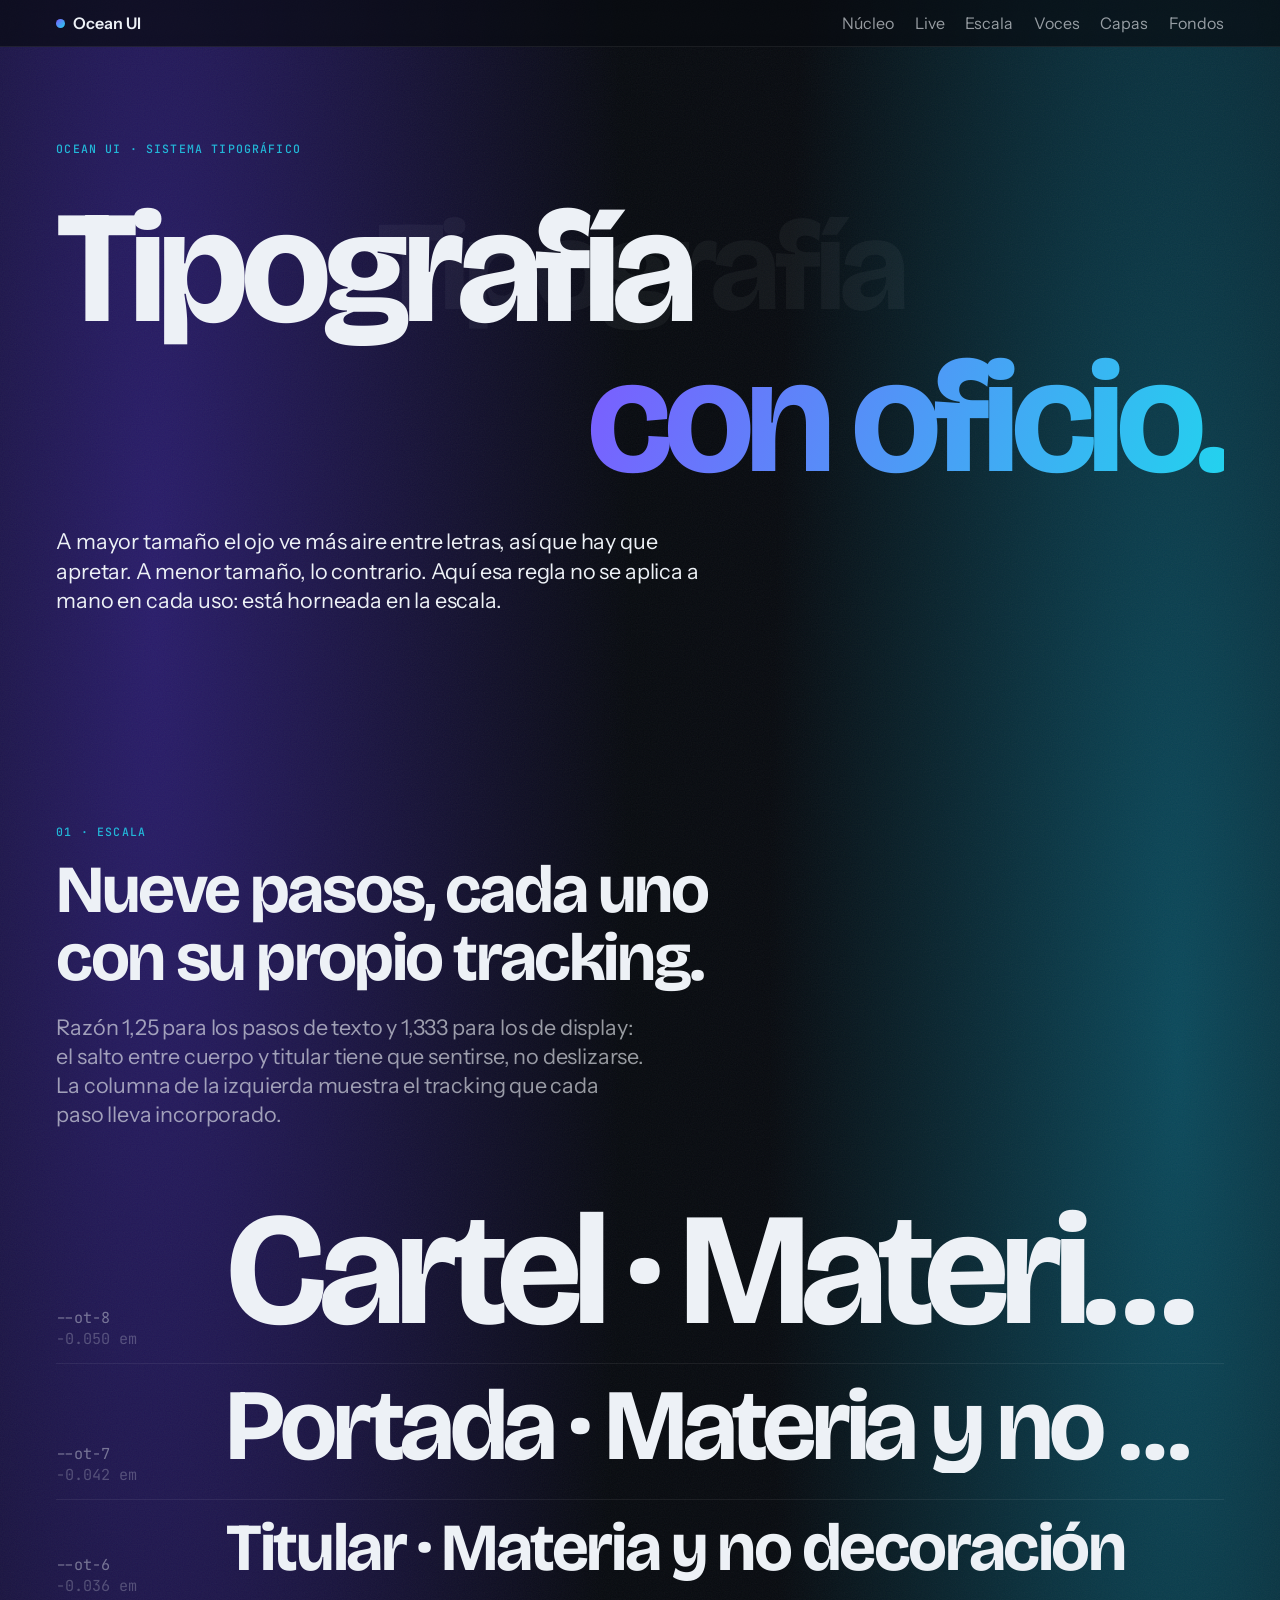
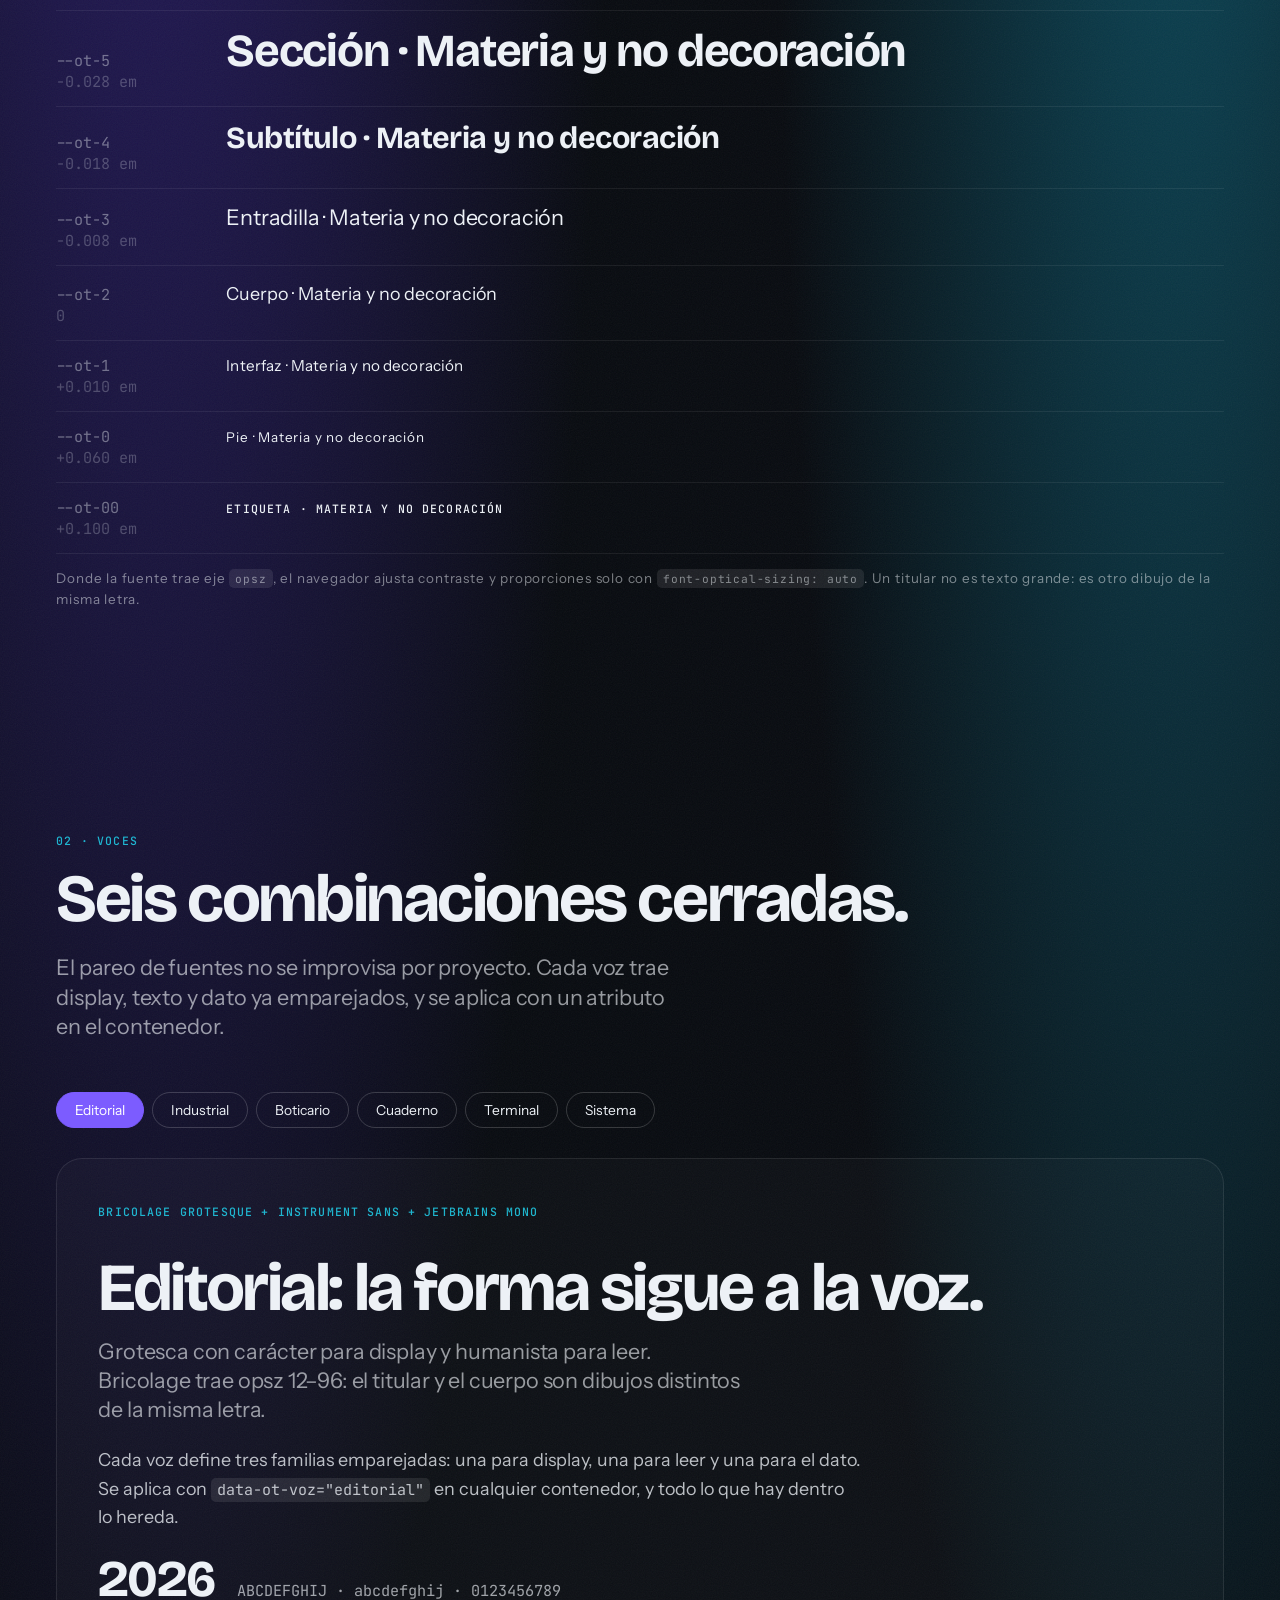
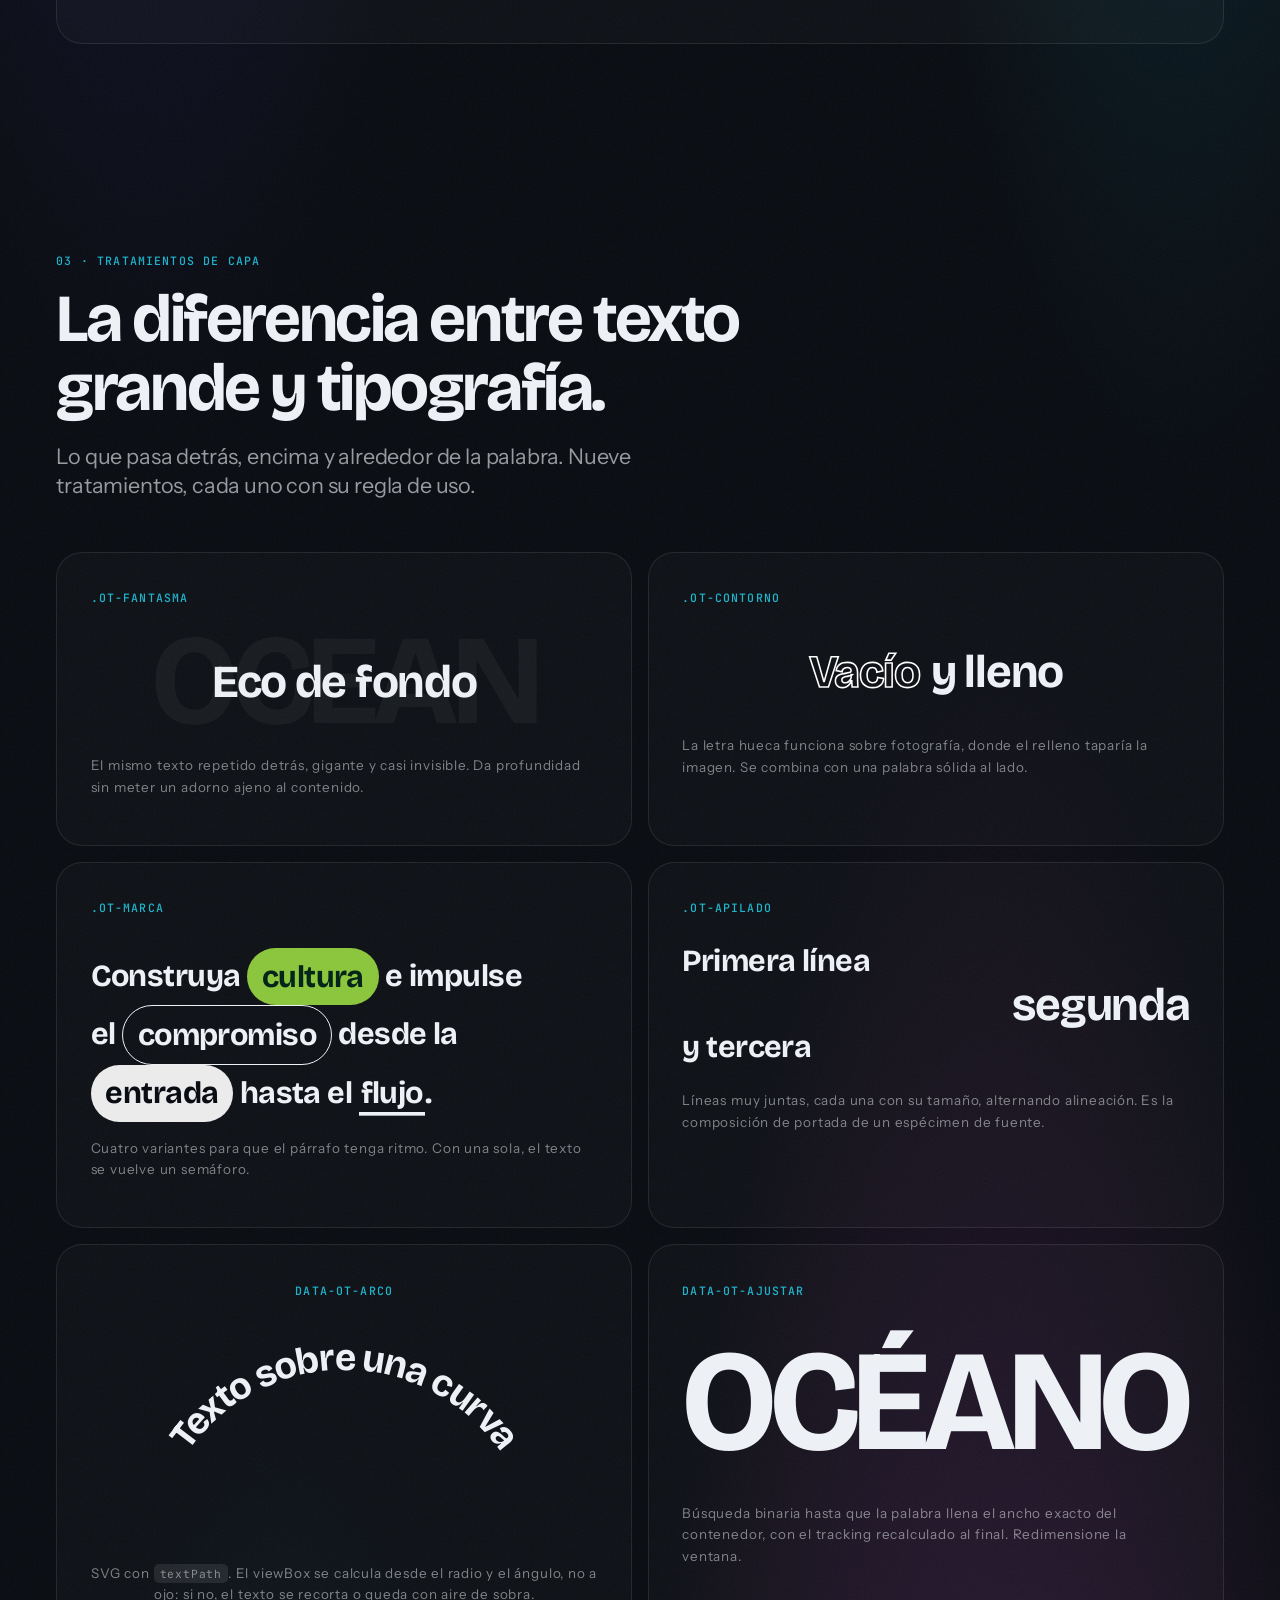
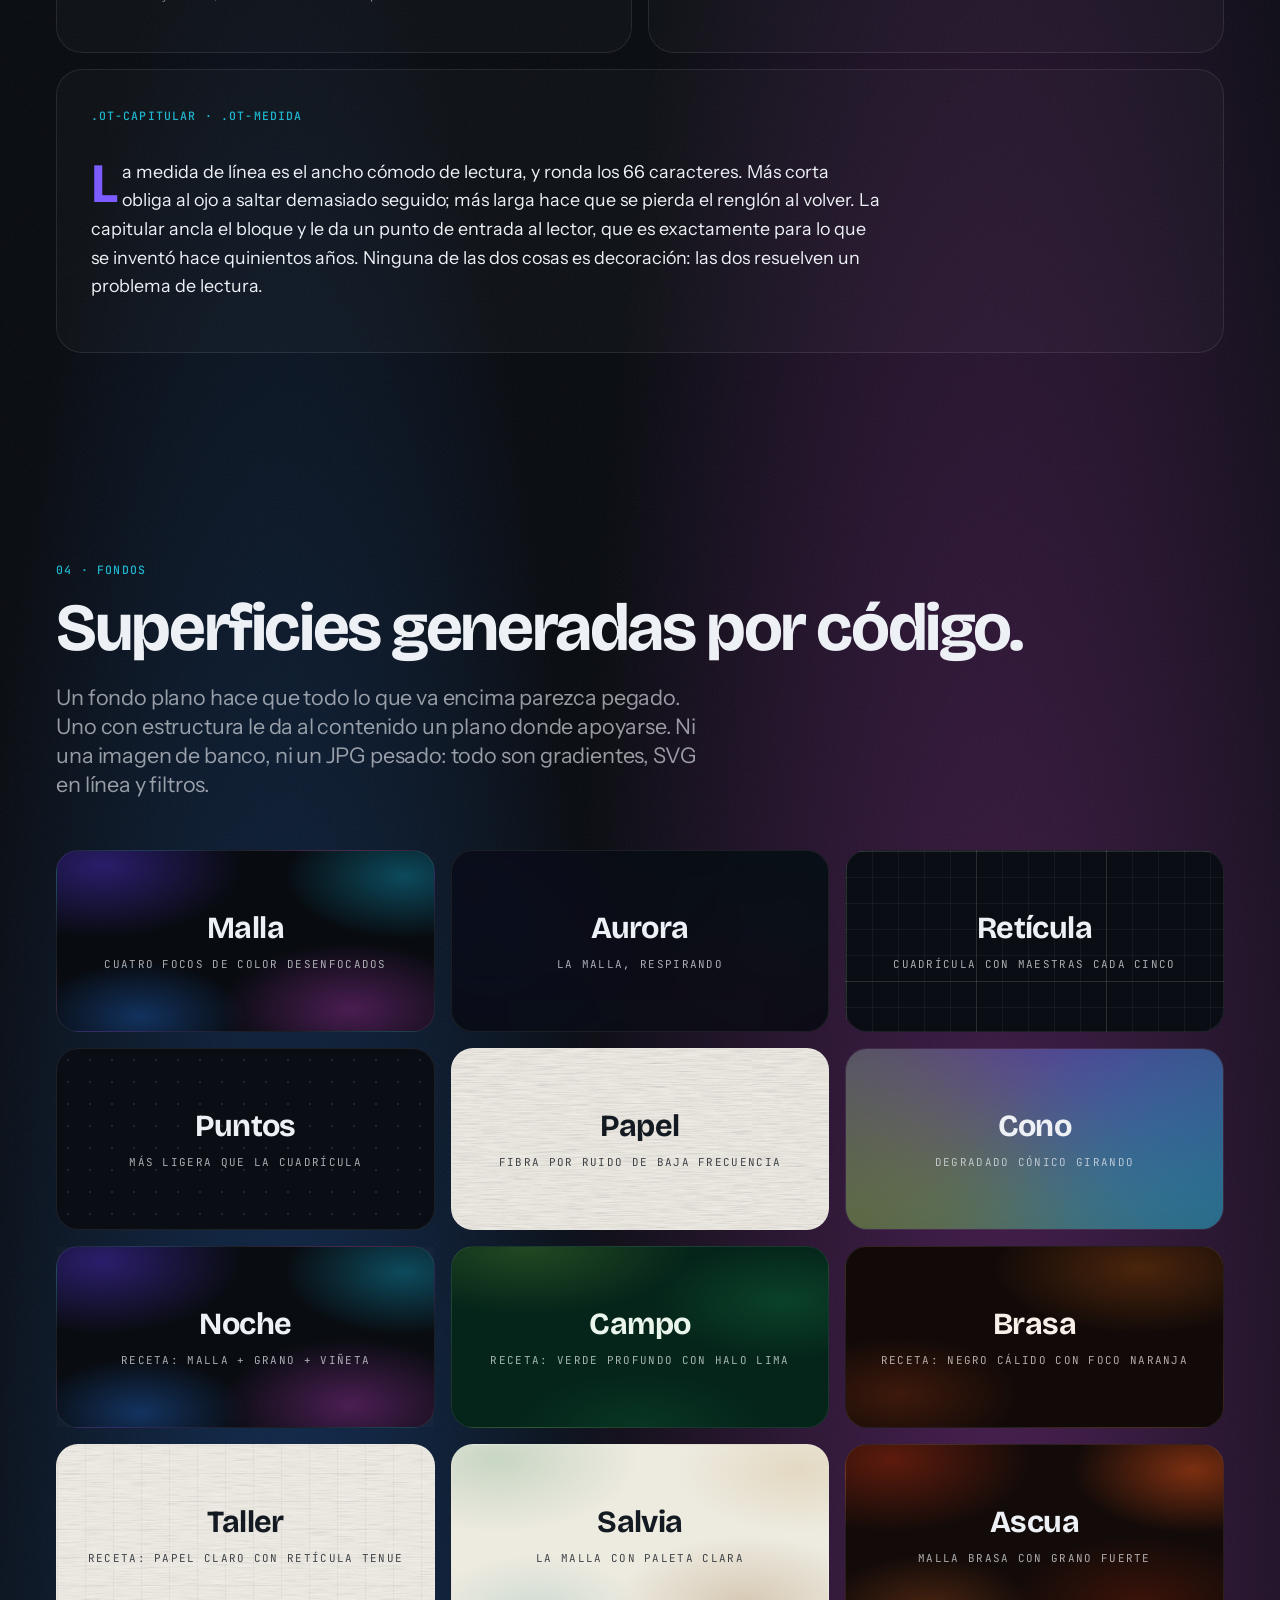
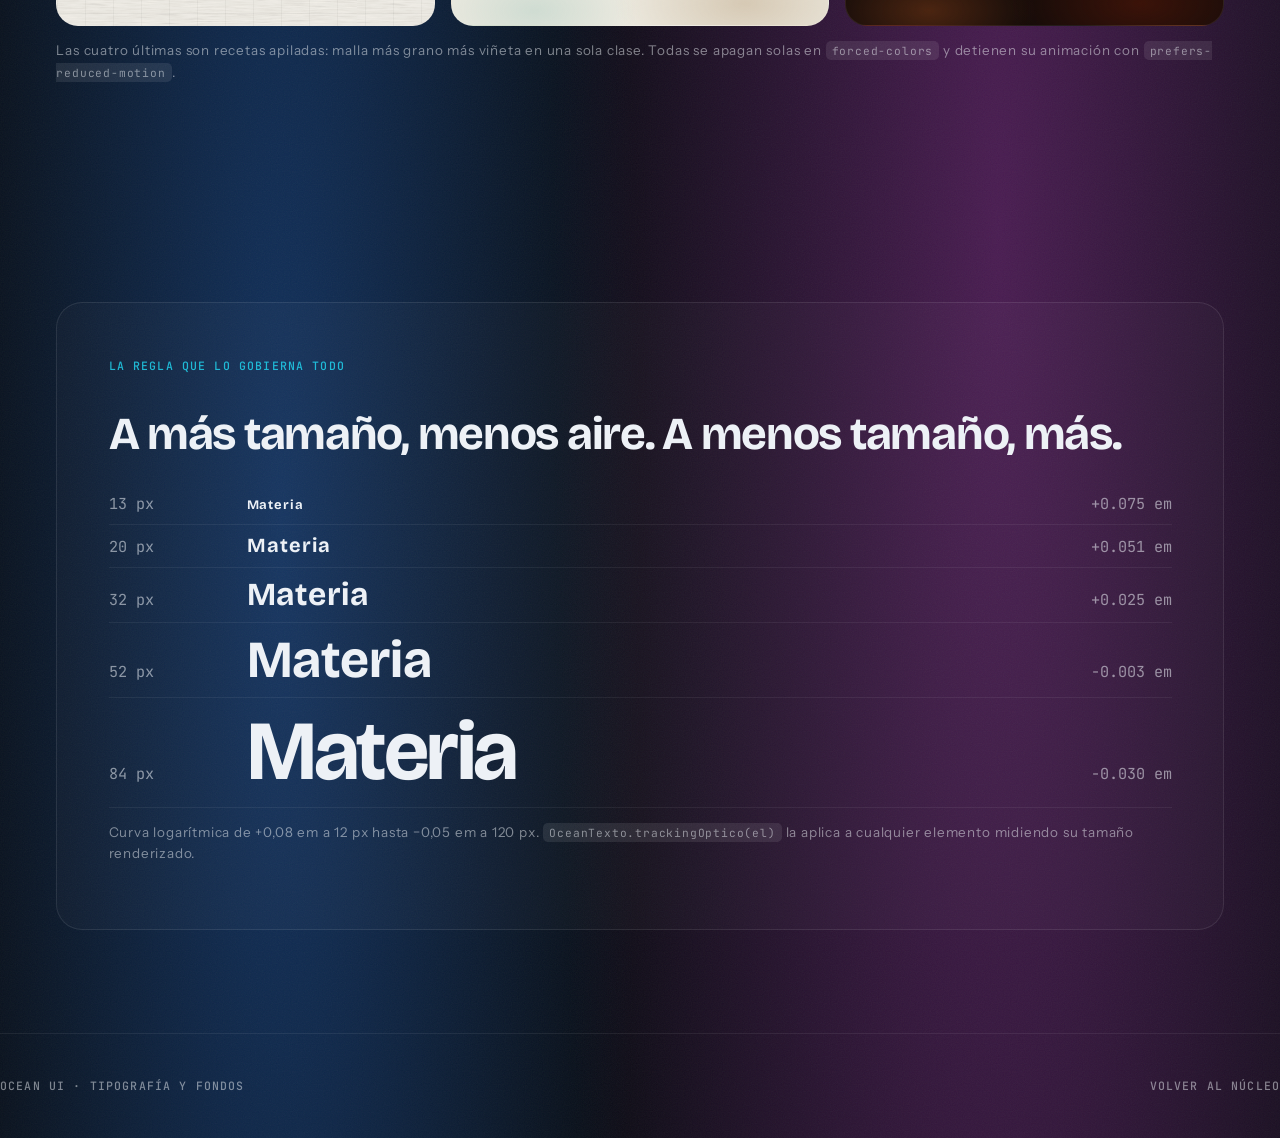
==== commit 559c8117: "Escena, canon de easings y endurecimiento del nucleo Contraste de la biblioteca contra 31 fichas de " ====
--- a/tipografia.html
+++ b/tipografia.html
@@ -86,10 +86,10 @@
 <section class="sec" style="padding-top:clamp(50px,7vw,100px)">
   <div class="wrap">
     <span class="ot-etiqueta etq">Ocean UI · sistema tipográfico</span>
-    <div class="ot-apilado" style="margin-bottom:34px">
+    <h1 class="ot-apilado" style="margin-bottom:34px">
       <span class="ot-cartel ot-fantasma" data-ot-letras>Tipografía</span>
       <span class="ot-cartel ot-degradado" style="--grad-a:#7C5CFF;--grad-b:#22D3EE">con oficio.</span>
-    </div>
+    </h1>
     <p class="ot-entradilla">A mayor tamaño el ojo ve más aire entre letras, así que hay que apretar. A menor tamaño, lo contrario. Aquí esa regla no se aplica a mano en cada uso: está horneada en la escala.</p>
   </div>
 </section>
--- a/src/ocean.css
+++ b/src/ocean.css
@@ -29,15 +29,23 @@
   --o-r-xl:36px; --o-r-2xl:48px; --o-r-full:999px;
 
   /* --- movimiento. Duración y curva son parte del sistema. --- */
-  --o-t-inst:120ms;
-  --o-t-rapido:220ms;
-  --o-t-medio:380ms;
-  --o-t-lento:620ms;
-  --o-t-cine:980ms;
-  --o-ease:cubic-bezier(.16,1,.3,1);          /* salida suave, la de por defecto */
-  --o-ease-io:cubic-bezier(.65,0,.35,1);
-  --o-ease-resorte:cubic-bezier(.34,1.56,.64,1); /* rebote corto */
-  --o-ease-morph:cubic-bezier(.32,.72,0,1);   /* la curva del morphing de isla */
+  --o-t-inst:120ms;   /* micro-estado */
+  --o-t-rapido:240ms; /* hover */
+  --o-t-medio:400ms;  /* reveal corto (TFTL --dur-s) */
+  --o-t-lento:700ms;  /* reveal (TFTL --dur-m; Lando --duration-default .75s) */
+  --o-t-cine:1200ms;  /* escena, transición de página (TFTL --dur-l) */
+  --o-esc-paso:70ms;  /* escalonado entre hermanos */
+  /* Canon de easings, con la frecuencia medida en 23 sitios premiados (2024–26).
+     El de por defecto es easeOutExpo: es la firma de Awwwards, aparece en
+     Lando Norris, Floema, Terminal, Sharplink, Son Daven y ERA.              */
+  --o-ease:cubic-bezier(.19,1,.22,1);            /* easeOutExpo · reveals, entradas, página */
+  --o-ease-quint:cubic-bezier(.23,1,.32,1);      /* easeOutQuint · reveals suaves */
+  --o-ease-circ:cubic-bezier(.075,.82,.165,1);   /* easeOutCirc · frenada larga */
+  --o-ease-cubic:cubic-bezier(.215,.61,.355,1);  /* easeOutCubic · hover, micro */
+  --o-ease-io:cubic-bezier(.76,0,.24,1);         /* in-out simétrico (TFTL) · transiciones */
+  --o-ease-resorte:cubic-bezier(.34,1.56,.64,1); /* overshoot (Shopify) · SOLO confirmaciones táctiles */
+  --o-ease-morph:cubic-bezier(.32,.72,0,1);      /* Studio Freight / iOS · menús, sheets, isla */
+  --o-ease-micro:cubic-bezier(.4,0,.2,1);        /* Material · solo micro-estados, NUNCA reveals */
 
   /* --- color base neutro. Cada producto lo sobreescribe. --- */
   --o-tinta:#0A0E14;
@@ -53,6 +61,18 @@
   --o-texto-2:rgba(10,14,20,.62);
   --o-inverso:#F7F9FB;
   --o-inverso-2:rgba(247,249,251,.62);
+
+  /* Escalera alfa sobre la tinta: para bordes, separadores y texto secundario
+     sin inventar grises. Sharplink la usa como base de todo el sistema.      */
+  --o-tinta-rgb:10,14,20;
+  --o-tinta-05:rgba(var(--o-tinta-rgb),.05); --o-tinta-10:rgba(var(--o-tinta-rgb),.10);
+  --o-tinta-20:rgba(var(--o-tinta-rgb),.20); --o-tinta-40:rgba(var(--o-tinta-rgb),.40);
+  --o-tinta-60:rgba(var(--o-tinta-rgb),.60); --o-tinta-80:rgba(var(--o-tinta-rgb),.80);
+  /* Par on-color: cada acento declara el color del texto que va encima.
+     Dropbox Brand lo hace por tenant; aquí es la regla para todo Ocean.     */
+  --o-sobre-acento:#fff;
+  --o-sobre-acento-2:#0A0E14;
+  --o-sobre-ok:#04281A; --o-sobre-alerta:#2A1E00; --o-sobre-error:#2A0808;
 
   --o-sans:'Instrument Sans',system-ui,-apple-system,'Segoe UI',sans-serif;
   --o-mono:'JetBrains Mono',ui-monospace,monospace;
@@ -114,23 +134,39 @@
 /* =============================================================== reveals */
 /*  Estado inicial declarado en CSS; ocean-motion solo añade .o-vis.
     Así la página nunca queda invisible si el JS falla.                */
-.o-rv{opacity:0;transform:translateY(24px);
-  transition:opacity var(--o-t-cine) var(--o-ease), transform var(--o-t-cine) var(--o-ease)}
-.o-rv.o-vis{opacity:1;transform:none}
-.o-rv--esc{transform:scale(.94)}
-.o-rv--izq{transform:translateX(-28px)}
-.o-rv--der{transform:translateX(28px)}
-.o-rv--clip{clip-path:inset(0 0 100% 0);opacity:1;transform:none;
-  transition:clip-path var(--o-t-cine) var(--o-ease)}
-.o-rv--clip.o-vis{clip-path:inset(0 0 0 0)}
-.o-rv--desenfoque{filter:blur(14px)}
-.o-rv--desenfoque.o-vis{filter:none;transition:opacity var(--o-t-cine) var(--o-ease),
-  transform var(--o-t-cine) var(--o-ease), filter var(--o-t-cine) var(--o-ease)}
-[data-o-esc]{transition-delay:calc(var(--o-i,0) * var(--o-esc,70ms))}
+/*  Los estados iniciales solo aplican cuando hay JS (html.o-js): si el script
+    no carga, la página se ve completa. Es lo que separa a Ocean de la élite
+    de Awwwards, donde 3 de 23 sitios muestran vacío sin JavaScript.        */
+.o-js .o-rv{opacity:0;transform:translateY(24px);
+  transition:opacity var(--o-t-lento) var(--o-ease), transform var(--o-t-lento) var(--o-ease);
+  transition-delay:var(--o-retardo,0ms)}
+.o-js .o-rv.o-vis{opacity:1;transform:none}
+.o-js .o-rv--esc{transform:scale(.94)}
+.o-js .o-rv--izq{transform:translateX(-28px)}
+.o-js .o-rv--der{transform:translateX(28px)}
+.o-js .o-rv--desenfoque{filter:blur(14px)}
+.o-js .o-rv--desenfoque.o-vis{filter:none;transition:opacity var(--o-t-lento) var(--o-ease),
+  transform var(--o-t-lento) var(--o-ease), filter var(--o-t-lento) var(--o-ease)}
+
+/*  CLIP: Chrome calcula IntersectionObserver DESPUÉS de aplicar clip-path.
+    Un elemento con clip-path: inset(0 0 100% 0) reporta intersección cero y
+    nunca dispara su propio reveal. Por eso el clip va en el HIJO y se observa
+    el padre. Medido construyendo el kit; no sale en ningún tutorial.       */
+.o-js .o-rv--clip{opacity:1;transform:none;filter:none}
+.o-js .o-rv--clip > *{clip-path:inset(0 0 100% 0);
+  transition:clip-path var(--o-t-cine) var(--o-ease);transition-delay:var(--o-retardo,0ms)}
+.o-js .o-rv--clip.o-vis > *{clip-path:inset(0 0 0 0)}
+
+/* retardos manuales, para cuando no hay un contenedor escalonado */
+.o-rv-d1{--o-retardo:calc(var(--o-esc-paso) * 1)}.o-rv-d2{--o-retardo:calc(var(--o-esc-paso) * 2)}
+.o-rv-d3{--o-retardo:calc(var(--o-esc-paso) * 3)}.o-rv-d4{--o-retardo:calc(var(--o-esc-paso) * 4)}
+.o-rv-d5{--o-retardo:calc(var(--o-esc-paso) * 5)}
+/* escalonado: los hijos de [data-o-esc] reciben --o-i desde JS */
+.o-js [data-o-esc] > .o-rv{--o-retardo:calc(var(--o-i,0) * var(--o-esc,var(--o-esc-paso)))}
 
 /* palabra por palabra */
 .o-pal{display:inline-block;overflow:hidden;vertical-align:bottom}
-.o-pal > span{display:inline-block;transform:translateY(108%);
+.o-js .o-pal > span{display:inline-block;transform:translateY(108%);
   transition:transform var(--o-t-cine) var(--o-ease)}
 .o-listo .o-pal > span{transform:none}
 
@@ -160,7 +196,7 @@
 
 @media(prefers-reduced-motion:reduce){
   :root{--o-t-inst:1ms;--o-t-rapido:1ms;--o-t-medio:1ms;--o-t-lento:1ms;--o-t-cine:1ms}
-  .o-rv{opacity:1;transform:none;filter:none;clip-path:none}
+  .o-js .o-rv,.o-js .o-rv--clip > *{opacity:1;transform:none;filter:none;clip-path:none;transition:none}
   .o-pal > span{transform:none}
   *,*::before,*::after{animation-duration:.01ms!important;animation-iteration-count:1!important}
 }
